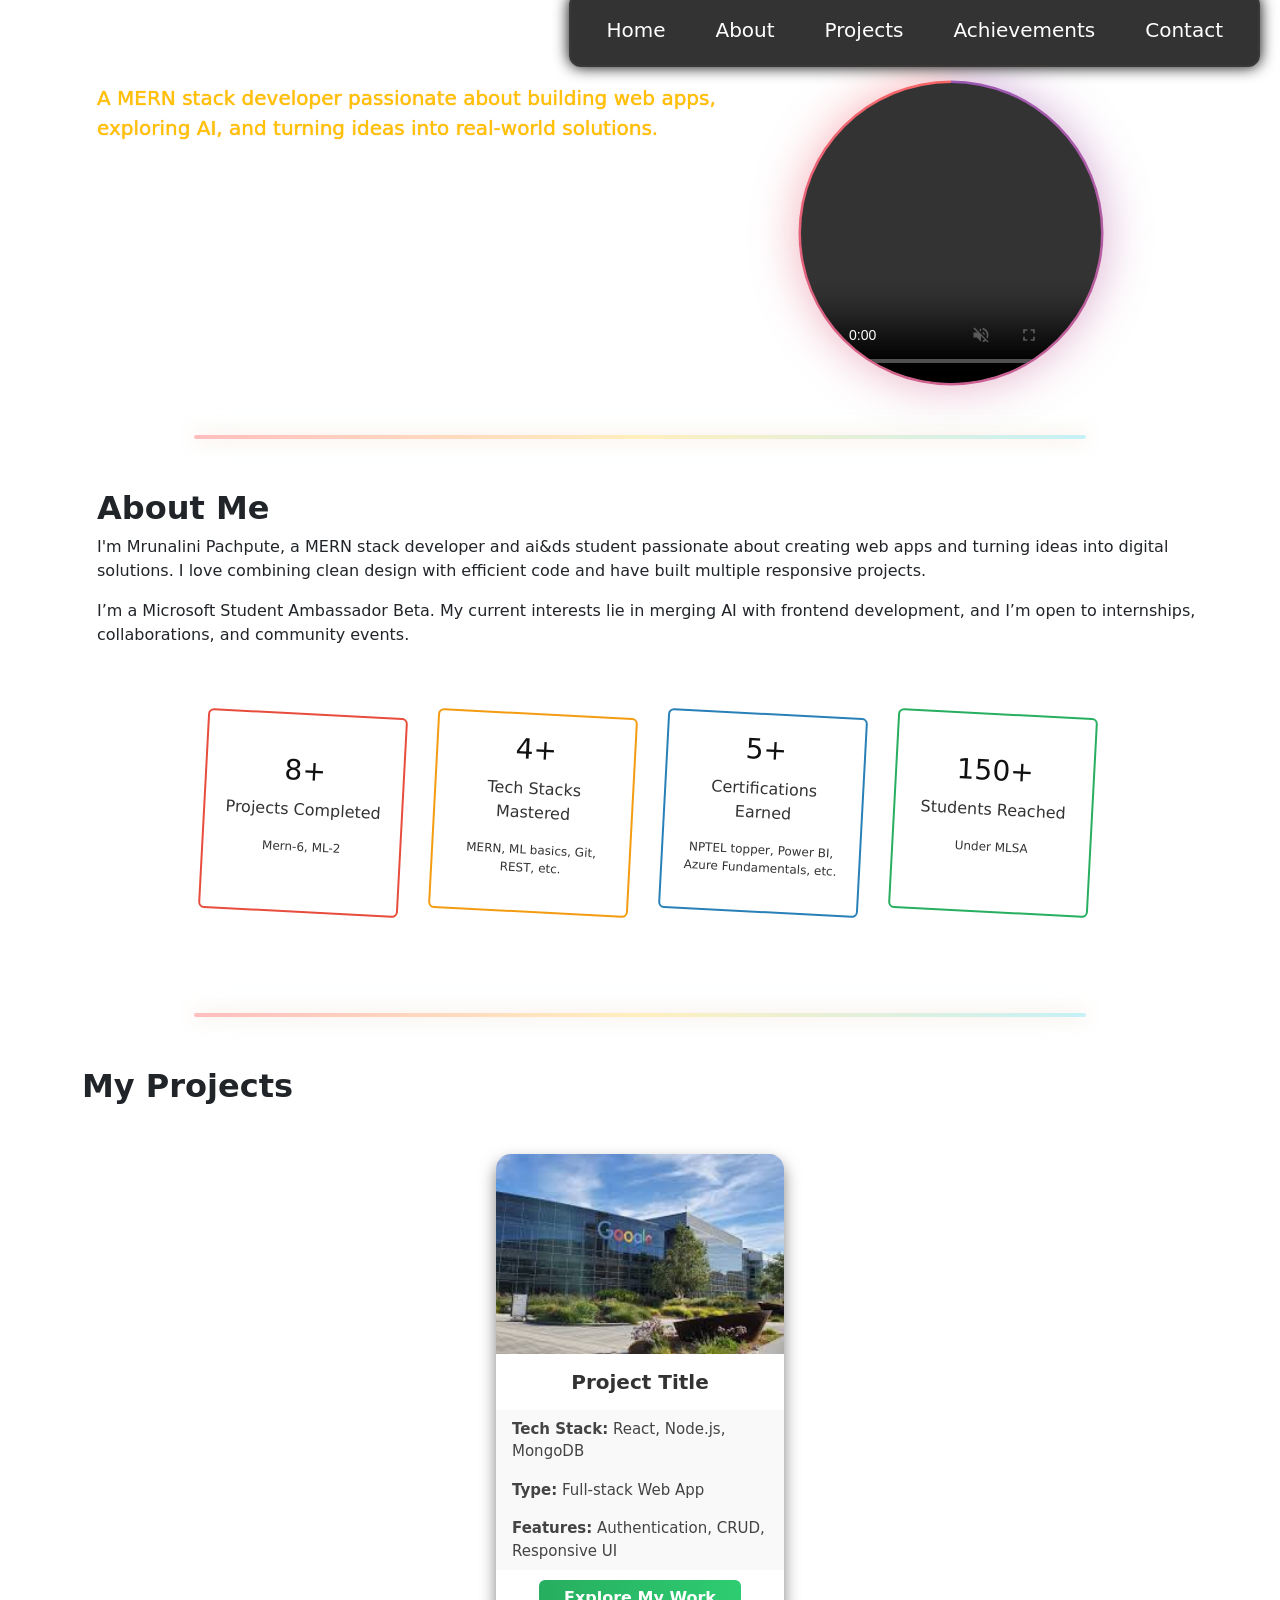
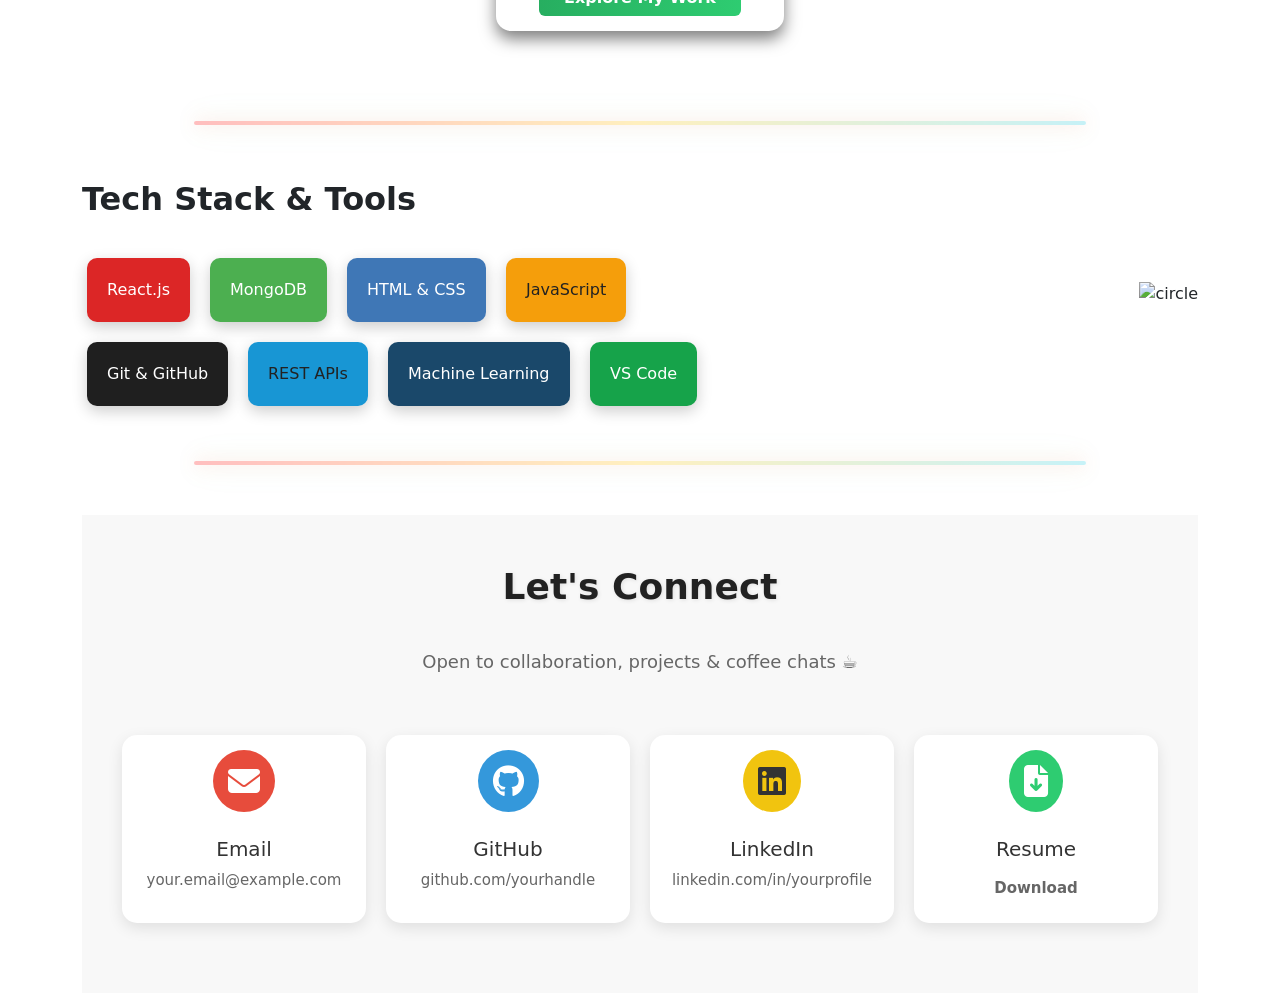
==== index.html @ cd47e686 "added footer, project, contact me sections" ====
<!DOCTYPE html>
<html lang="en">

<head>
    <meta charset="UTF-8">
    <meta name="viewport" content="width=device-width, initial-scale=1.0">
    <title>My Portfolio</title>
    <link rel="stylesheet" href="https://cdn.jsdelivr.net/npm/bootstrap@5.3.7/dist/css/bootstrap.min.css">
    <link rel="stylesheet" href="index.css">
    <link rel="stylesheet" href="https://cdnjs.cloudflare.com/ajax/libs/font-awesome/6.4.0/css/all.min.css" />

</head>

<body>

    <!-- header -->
    <div class="banner">
        <nav class="nav-links">
            <a href="#">Home</a>
            <a href="#">About</a>
            <a href="#">Projects</a>
            <a href="#">Achievements</a>
            <a href="#">Contact</a>
            <span></span>
        </nav>
        <div class="hamburger">&#9776;</div>

    </div>

    <div class="container">
        <div class="Intro">
            <div class="headings">
                <h1></h1>
                <h3>A MERN stack developer passionate about building web apps,<br /> exploring AI, and turning ideas
                    into real-world solutions.</h3>
            </div>
            <div class="video">
                <div class="video-wrapper">
                    <video class="myVideo" src="./assets/j.mp4" autoplay loop muted playsinline controls
                        disablepictureinpicture></video>
                </div>
            </div>
        </div>

        <!-- main -->

        <hr class="glow-line">

        <section id="about">
            <div class="writeUp">
                <h2 class="title">About Me</h2>
                <p>
                    I'm Mrunalini Pachpute, a MERN stack developer and ai&ds student passionate about creating web apps
                    and turning ideas into digital solutions. I love combining clean design with efficient code and have
                    built multiple responsive projects.
                </p>
                <p>
                    I’m a Microsoft Student Ambassador Beta. My
                    current interests lie in merging AI with frontend development, and I’m open to internships,
                    collaborations, and community events.
                </p>
            </div>

            <section class="stats-section">
                <div class="stats-grid">
                    <div class="stat-card red-border">
                        <h2>8+</h2>
                        <p>Projects Completed</p>
                        <p class="des">Mern-6, ML-2</p>
                    </div>
                    <div class="stat-card orange-border">
                        <h2>4+</h2>
                        <p>Tech Stacks Mastered</p>
                        <p class="des">MERN, ML basics, Git, REST, etc.</p>
                    </div>
                    <div class="stat-card blue-border">
                        <h2>5+</h2>
                        <p>Certifications Earned</p>
                        <p class="des">NPTEL topper, Power BI, Azure Fundamentals, etc.</p>
                    </div>
                    <div class="stat-card green-border">
                        <h2>150+</h2>
                        <p>Students Reached</p>
                        <p class="des">Under MLSA</p>
                    </div>
                </div>
            </section>

        </section>

        <hr class="glow-line">

        <h2 class="title">My Projects</h2>

        <div class="cards">
            <div class="card" style="width: 18rem;">
                <img src="./assets/proj1.jfif" class="card-img-top" alt="Project Screenshot">

                <div class="card-body">
                    <h5 class="card-title">Project Title</h5>
                </div>

                <ul class="list-group list-group-flush">
                    <li class="list-group-item">
                        <strong>Tech Stack:</strong>
                        React, Node.js, MongoDB
                    </li>

                    <li class="list-group-item">
                        <strong>Type:</strong>
                        Full-stack Web App
                    </li>

                    <li class="list-group-item">
                        <strong>Features:</strong>
                        Authentication, CRUD, Responsive UI
                    </li>
                </ul>

                <div class="card-button">
                    <a href="#" class="btn btn-success">Explore My Work</a>
                </div>
            </div>

        </div>

        <hr class="glow-line">

        <div class="grid-container">
            <div class="left-content">
                <div class="title">Tech Stack & Tools</div>
                <div class="skills">
                    <div class="skill red">React.js</div>
                    <div class="skill green">MongoDB</div>
                    <div class="skill blue">HTML & CSS</div>
                    <div class="skill yellow">JavaScript</div>
                    <div class="skill dark">Git & GitHub</div>
                    <div class="skill orange">REST APIs</div>
                    <div class="skill navy">Machine Learning</div>
                    <div class="skill teal">VS Code</div>
                </div>
            </div>

            <div class="right-circle rotating-wrapper">
                <img src="./assets/Circle.png" alt="circle" />
            </div>
        </div>

        <hr class="glow-line">

        <!-- footer -->
        <section class="contact-section" id="contact">
            <h2 class="contact-heading">Let's Connect</h2>
            <p class="coffee-line">Open to collaboration, projects & coffee chats ☕</p>
            <div class="contact-grid">
                <div class="contact-card red">
                    <i class="fas fa-envelope icon"></i>
                    <h4>Email</h4>
                    <p>your.email@example.com</p>
                </div>

                <div class="contact-card blue">
                    <i class="fab fa-github icon"></i>
                    <h4>GitHub</h4>
                    <p>github.com/yourhandle</p>
                </div>

                <div class="contact-card yellow">
                    <i class="fab fa-linkedin icon"></i>
                    <h4>LinkedIn</h4>
                    <p>linkedin.com/in/yourprofile</p>
                </div>

                <div class="contact-card green">
                    <i class="fas fa-file-download icon"></i>
                    <h4>Resume</h4>
                    <a href="resume.pdf" target="_blank" class="resume-link">Download</a>
                </div>
            </div>
        </section>





        <script src="https://cdn.jsdelivr.net/npm/bootstrap@5.3.7/dist/js/bootstrap.bundle.min.js"></script>
        <script src="index.js"></script>

    </div>
</body>

</html>
---- index.css ----
* {
  margin: 0;
  padding: 0;
  box-sizing: border-box;
}
body {
  overflow-x: hidden;
}

/* HEADER CSS */

.banner {
  height: 60px;
  width: 100%;
  display: flex;
  align-items: center;
  justify-content: flex-end;
  padding-right: 20px;
  margin-bottom: 15px;

}


nav {
  position: relative;
  display: flex;
  gap: 0;
  padding: 5px 10px;
  justify-content: space-between;
  align-items: center;
  border-radius: 12px;
  overflow: hidden;
  width: max-content;
  border: 2px solid rgb(59, 56, 56);
  background-color: #333333;
  box-shadow: 0 0 15px #000000; /* default glow */
  transition: all 0.4s ease;
}

nav a:hover {
  color: #000000;
}

nav:hover {
  color: #000000;
  box-shadow: 0 0 20px #6a5acd;
  border: 2px solid #6A5ACD(0, 255, 255, 0.9);
}

nav a {
  position: relative;
  padding: 15px 25px;
  font-size: 20px;
  font-weight: 500;
  color: rgb(255, 255, 255);
  text-decoration: none;
  z-index: 2;
  transition: color 0.3s;
  display: inline-block;
}

nav span {
  position: absolute;
  top: 0;
  height: 100%;
  background: linear-gradient(45deg, #ff6161, #e69e95);
  border-radius: 10px;
  z-index: 1;
  box-shadow: 0 0 15px rgba(51, 255, 252, 0.5);
  transition: all 0.4s ease;
}

.hamburger {
  display: none;
  font-size: 30px;
  color: white;
  cursor: pointer;
  padding: 10px;
  z-index: 1000;
}

/* COLLAPSE NAVBAR BELOW 700px */
@media (max-width: 700px) {
  .nav-links {
    display: none;
    flex-direction: column;
    position: absolute;
    top: 60px;
    right: 20px;
    background-color: #333;
    border: 2px solid #6a5acd;
    border-radius: 12px;
    width: 200px;
    z-index: 999;
  }

  .nav-links.show {
    display: flex;
  }

  .hamburger {
    display: block;
    color: #000000;
    font-size: 30px;
    cursor: pointer;
    padding: 10px;
    transition: all 0.9s ease;
    border-radius: 8px;
  }

  .hamburger:hover {
    color: #f5bcb8; /* Cyan glow */
    box-shadow: 0 0 12px #6a5acd, 0 0 24px rgba(245, 93, 66, 0.6);
    transform: rotate(90deg) scale(1.1);
  }

  nav span{
    display: none;
  }

  nav a:hover{
    color: #ddd2d2;
  }
}

h1 {
  font-weight: 700;
}

h3 {
  margin-top: 5px;
  color: #ffc300;
  font-size: 20px;
  line-height: 30px;
  text-shadow: 0 0 1px #ff9900;
}

.Intro {
  margin: 5px 5px 5px 15px;
  display: flex;
  flex-wrap: wrap;
}
.myVideo {
  width: 300px;
  height: 300px;
  border-radius: 50%;
  object-fit: cover;
}

.video-wrapper {
  width: 305px;
  height: 305px;
  border-radius: 50%;
  margin: 5px 90px 0px 0px;
  position: relative;
  display: flex;
  align-items: center;
  justify-content: center;
}

@property --angle {
  syntax: "<angle>";
  initial-value: 0deg;
  inherits: false;
}

.video-wrapper::after,
.video-wrapper::before {
  content: " ";
  position: absolute;
  height: 100%;
  width: 100%;
  background-image: conic-gradient(
    from var(--angle),
    #9b59b6,
    rgb(252, 102, 102)
  );
  top: 50%;
  left: 50%;
  translate: -50% -50%;
  z-index: -1;
  padding: 3px;
  border-radius: 50%;
  animation: 3s spin linear infinite;
}

.video-wrapper::before {
  filter: blur(1.5rem);
  opacity: 0.5;
}

@keyframes spin {
  from {
    --angle: 0deg;
  }
  to {
    --angle: 360deg;
  }
}

.video {
  margin-left: auto;
}

.glow-line {
  border: none;
  height: 4px;
  width: 80%;
  margin: 50px auto;
  background: linear-gradient(90deg, #ff0000, #ffc300, #20cae0);
  border-radius: 10px;
  box-shadow: 0 0 15px rgba(255, 76, 76, 0.6), 0 0 25px rgba(255, 195, 0, 0.6),
    0 0 35px rgba(0, 224, 255, 0.6);
  animation: glow-move 3s linear infinite;
}


/* MAIN CONTENT CSS */

.grid-container {
  display: grid;
  grid-template-columns: 1fr auto;
  align-items: center;
  gap: 40px;
  flex-wrap: wrap;
}

.title {
  grid-area: title;
  font-size: 32px;
  font-weight: bold;
}

.skills {
  grid-area: skills;
  display: grid;
  grid-template-columns: repeat(auto-fit, minmax(180px, 1fr));
  gap: 20px;
  width: 700px;
  display: flex;
  flex-wrap: wrap;
  margin: 5px;
}

.skill {
  padding: 20px;
  border-radius: 10px;
  color: white;
  font-size: 16px;
  font-weight: 500;
  text-align: center;
  box-shadow: 0 5px 15px rgba(0, 0, 0, 0.2);
  transition: transform 0.1s ease;
  will-change: transform;
}

.skill:hover {
  transform: scale(1.05);
  box-shadow: 0 10px 30px rgba(255, 195, 0, 0.3);
}

.left-content {
  display: flex;
  flex-direction: column;
  gap: 30px;
}

.right-circle {
  justify-self: end;
}
.right-circle img {
  height: 450px;
  width: auto;
}


.red {
  background-color: #dc2626;
}
.green {
  background-color: #4caf50;
}
.blue {
  background-color: #3f77b6;
}
.yellow {
  background-color: #f59e0b;
  color: #222;
}
.dark {
  background-color: #1f1f1f;
}
.orange {
  background-color: #1896d4;
  color: #222;
}
.purple {
  background-color: #9b59b6;
}
.navy {
  background-color: #1a486a;
}
.teal {
  background-color: #16a34a;
}


@media (max-width: 700px) {
  .grid-container {
    grid-template-columns: 1fr;
    text-align: center;
  }

  .right-circle img {
    height: 300px;
    margin: 0 auto;
  }

  .skills {
    justify-content: center;
    margin: 0 auto;
  }
}

.rotating-wrapper {
  display: inline-block;
  animation: spin 15s linear infinite;
}

@keyframes spin {
  from {
    transform: rotate(0deg);
  }
  to {
    transform: rotate(360deg);
  }
}

@media (max-width: 768px) {
  .grid-container {
    grid-template-columns: 1fr;
    justify-items: center;
    gap: 30px;
    margin: 20px;
    text-align: center;
  }

  .left-content {
    align-items: center;
  }

  .title {
    font-size: 26px;
  }

  .skills {
    width: 100%;
    justify-content: center;
    margin: 0;
  }

  .skill {
    width: 140px;
    font-size: 14px;
    padding: 15px;
  }

  .right-circle img {
    height: 250px;
    width: auto;
  }

  .glow-line {
    width: 90%;
    margin: 30px auto;
  }
}

#about {
  padding-left: 15px;
  display: flex;
  flex-wrap: wrap;
}

.stats-section {
  padding: 50px 0;
  text-align: center;
  background-color: #fff;
  width: 100%;
  display: flex;
  justify-content: center;
}

.stats-grid {
  display: grid;
  grid-template-columns: repeat(auto-fit, minmax(160px, 1fr));
  gap: 30px;
  max-width: 900px;
  margin: 0 auto;
  justify-items: center;
}

.stat-card {
  width: 200px;
  height: 200px;
  padding: 20px;
  background-color: white;
  border: 2px solid #222;
  border-radius: 6px;
  transform: rotate(3deg);
  transition: all 0.3s ease;
  display: flex;
  flex-direction: column;
  align-items: center;
  justify-content: center;
}

.stat-card .des {
  font-size: 12px;
}

.stat-card:hover {
  transform: rotate(0deg) translateY(-10px);
  box-shadow: 0 12px 20px rgba(0, 0, 0, 0.15);
}

/* Colored Borders Matching Screenshot IN ABOUT SECTION */
.green-border {
  border-color: #27ae60;
}
.red-border {
  border-color: #e74c3c;
}
.orange-border {
  border-color: #f39c12;
}
.blue-border {
  border-color: #2980b9;
}

.stat-card h2 {
  font-size: 28px;
  margin-bottom: 10px;
  color: #111;
}

.stat-card p {
  font-size: 16px;
  font-weight: 500;
  color: #333;
}

@media (max-width: 800px) {
  .stats-grid{
    display: flex;
    flex-wrap: wrap;
  }
}

/* PROJECT SECTION CSS */

.card {
  border: none;
  border-radius: 15px;
  overflow: hidden;
  transition: transform 0.3s ease, box-shadow 0.3s ease;
  box-shadow: 0 8px 16px rgba(0, 0, 0, 0.5);
  background-color: #fff;
  margin: 20px auto;
}

.card:hover {
  transform: translateY(-8px);
  box-shadow: 0 12px 24px rgba(0, 0, 0, 0.25);
}


.card-img-top {
  height: 200px;
  object-fit: cover;
}

.card-title {
  font-size: 20px;
  font-weight: 600;
  text-align: center;
  color: #333;
  margin-bottom: 0;
}


.list-group-item {
  font-size: 15px;
  background-color: #f9f9f9;
  border: none;
  color: #444;
}


.card-body{
  display: flex;
  justify-content: center;
}

.card-button {
  display: flex;
  justify-content: center;
  align-items: center;
  padding-bottom: 15px;
}


.card-button .btn-success {
  display: block;
  margin-top: 10px;
  width: 70%;
  font-weight: bold;
  background: linear-gradient(90deg, #27ae60, #2ecc71);
  border: none;
  transition: background 0.3s ease, transform 0.3s ease;
}

.card-button .btn-success:hover {
  background: linear-gradient(90deg, #1e8449, #27ae60);
  transform: scale(1.05);
}

.cards {
  display: grid;
  grid-template-columns: repeat(auto-fit, minmax(280px, 1fr));
  gap: 30px;
  padding: 20px;
}


/* FOOTER CONTACT ME SECTION CSS */

.coffee-line {
  color: #666;
  font-size: 18px;
  margin-bottom: 40px;
}


.contact-section {
  max-width: 1200px;
  margin: 0 auto;
  padding: 50px 20px;
  text-align: center;
  background: #f8f8f8;
}

.contact-heading {
  font-size: 36px;
  font-weight: bold;
  margin-bottom: 40px;
  color: #222;
  text-shadow: 1px 1px 4px rgba(0, 0, 0, 0.1);
}

.contact-grid {
  display: grid;
  grid-template-columns: repeat(4, 1fr);
  gap: 20px;
  max-width: 1100px;
  margin: 0 auto;
  padding: 20px;
}

@media (max-width: 950px) {
  .contact-grid {
    grid-template-columns: repeat(2, 1fr); /* 2 per row on tablets */
  }
}

@media (max-width: 600px) {
  .contact-grid {
    grid-template-columns: 1fr; /* stack on small devices */
  }
}


.contact-card {
  background: white;
  padding: 15px;
  border-radius: 15px;
  box-shadow: 0 5px 15px rgba(0, 0, 0, 0.1);
  transition: transform 0.3s, box-shadow 0.3s;
}

.contact-card:hover {
  transform: translateY(-10px);
  box-shadow: 0 10px 25px rgba(0, 0, 0, 0.2);
}

.icon {
  font-size: 32px;
  margin-bottom: 10px;
  color: white;
  padding: 15px;
  border-radius: 50%;
  display: inline-block;
}

/* Themed backgrounds */
.red .icon {
  background: #e74c3c;
}

.blue .icon {
  background: #3498db;
}

.yellow .icon {
  background: #f1c40f;
  color: #333;
}

.green .icon {
  background: #2ecc71;
}

.contact-card h4 {
  margin-top: 15px;
  margin-bottom: 8px;
  font-size: 20px;
  color: #333;
}

.contact-card p,
.contact-card a {
  font-size: 15px;
  color: #666;
  text-decoration: none;
}

.resume-link {
  font-weight: bold;
  display: inline-block;
  margin-top: 8px;
  color: #2c3e50;
}
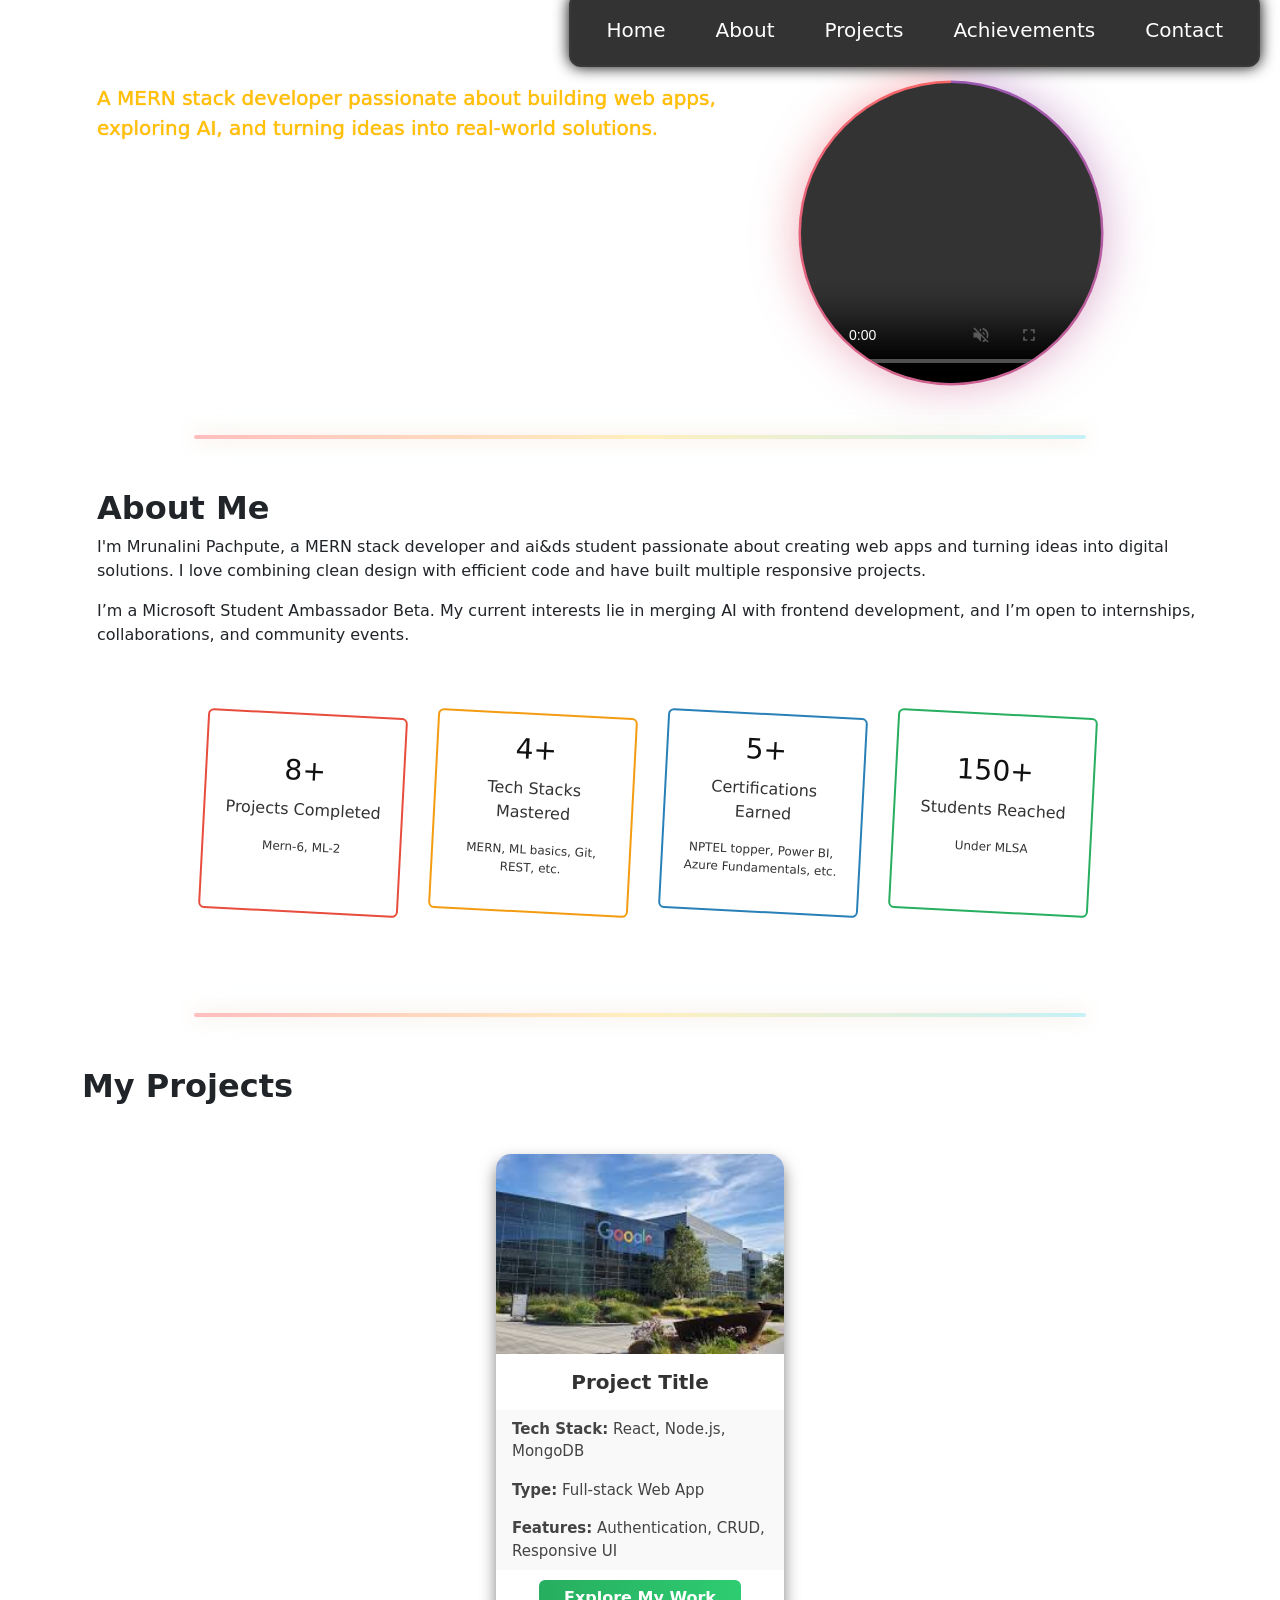
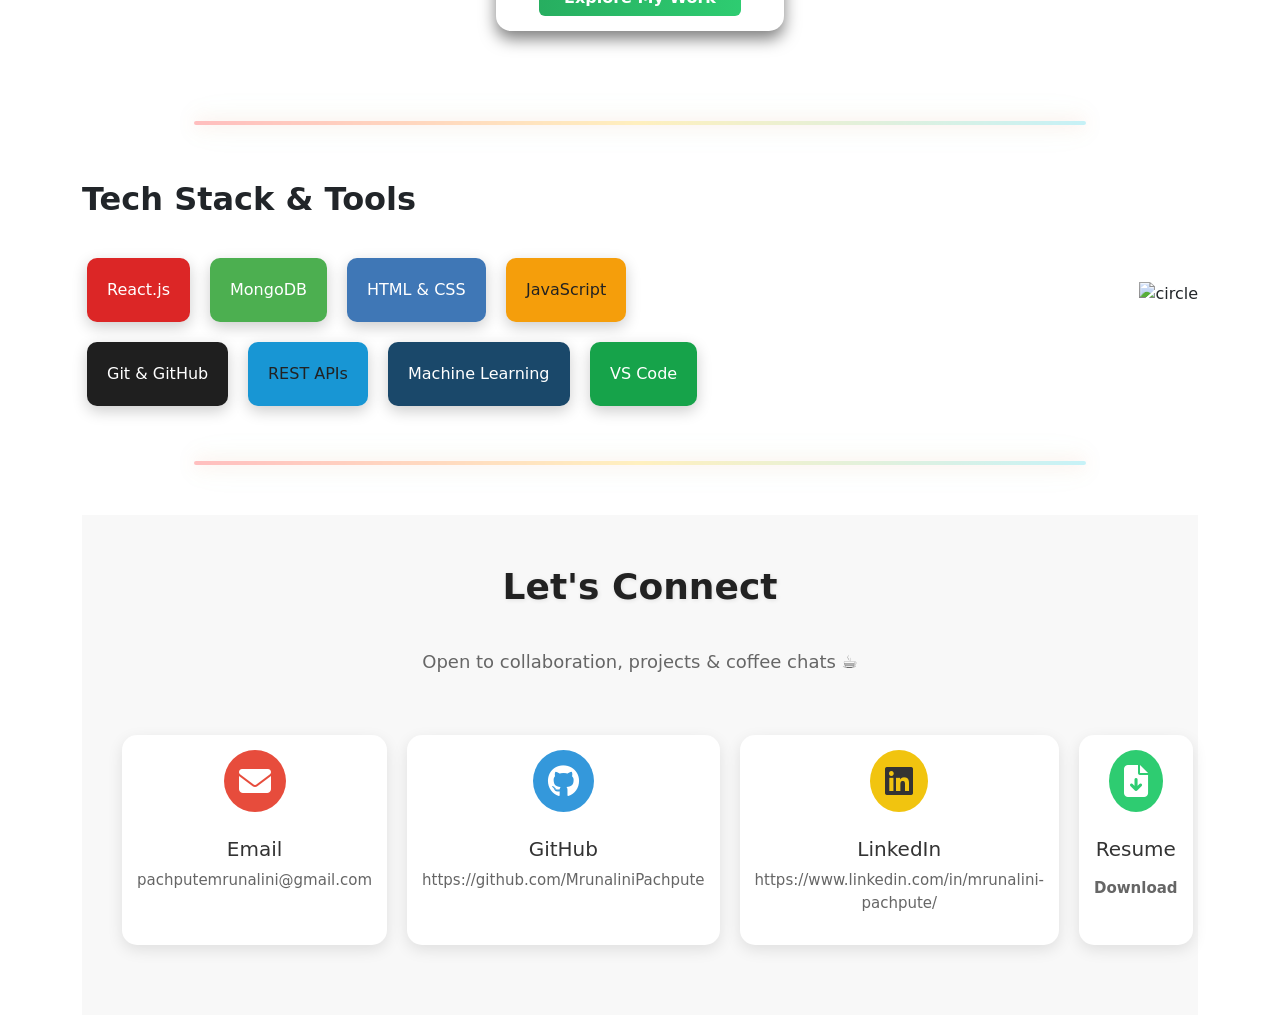
==== commit bb910690: "Updated contact links" ====
--- a/index.html
+++ b/index.html
@@ -156,19 +156,19 @@
                 <div class="contact-card red">
                     <i class="fas fa-envelope icon"></i>
                     <h4>Email</h4>
-                    <p>your.email@example.com</p>
+                    <p>pachputemrunalini@gmail.com</p>
                 </div>
 
                 <div class="contact-card blue">
                     <i class="fab fa-github icon"></i>
                     <h4>GitHub</h4>
-                    <p>github.com/yourhandle</p>
+                    <p>https://github.com/MrunaliniPachpute</p>
                 </div>
 
                 <div class="contact-card yellow">
                     <i class="fab fa-linkedin icon"></i>
                     <h4>LinkedIn</h4>
-                    <p>linkedin.com/in/yourprofile</p>
+                    <p>https://www.linkedin.com/in/mrunalini-pachpute/</p>
                 </div>
 
                 <div class="contact-card green">
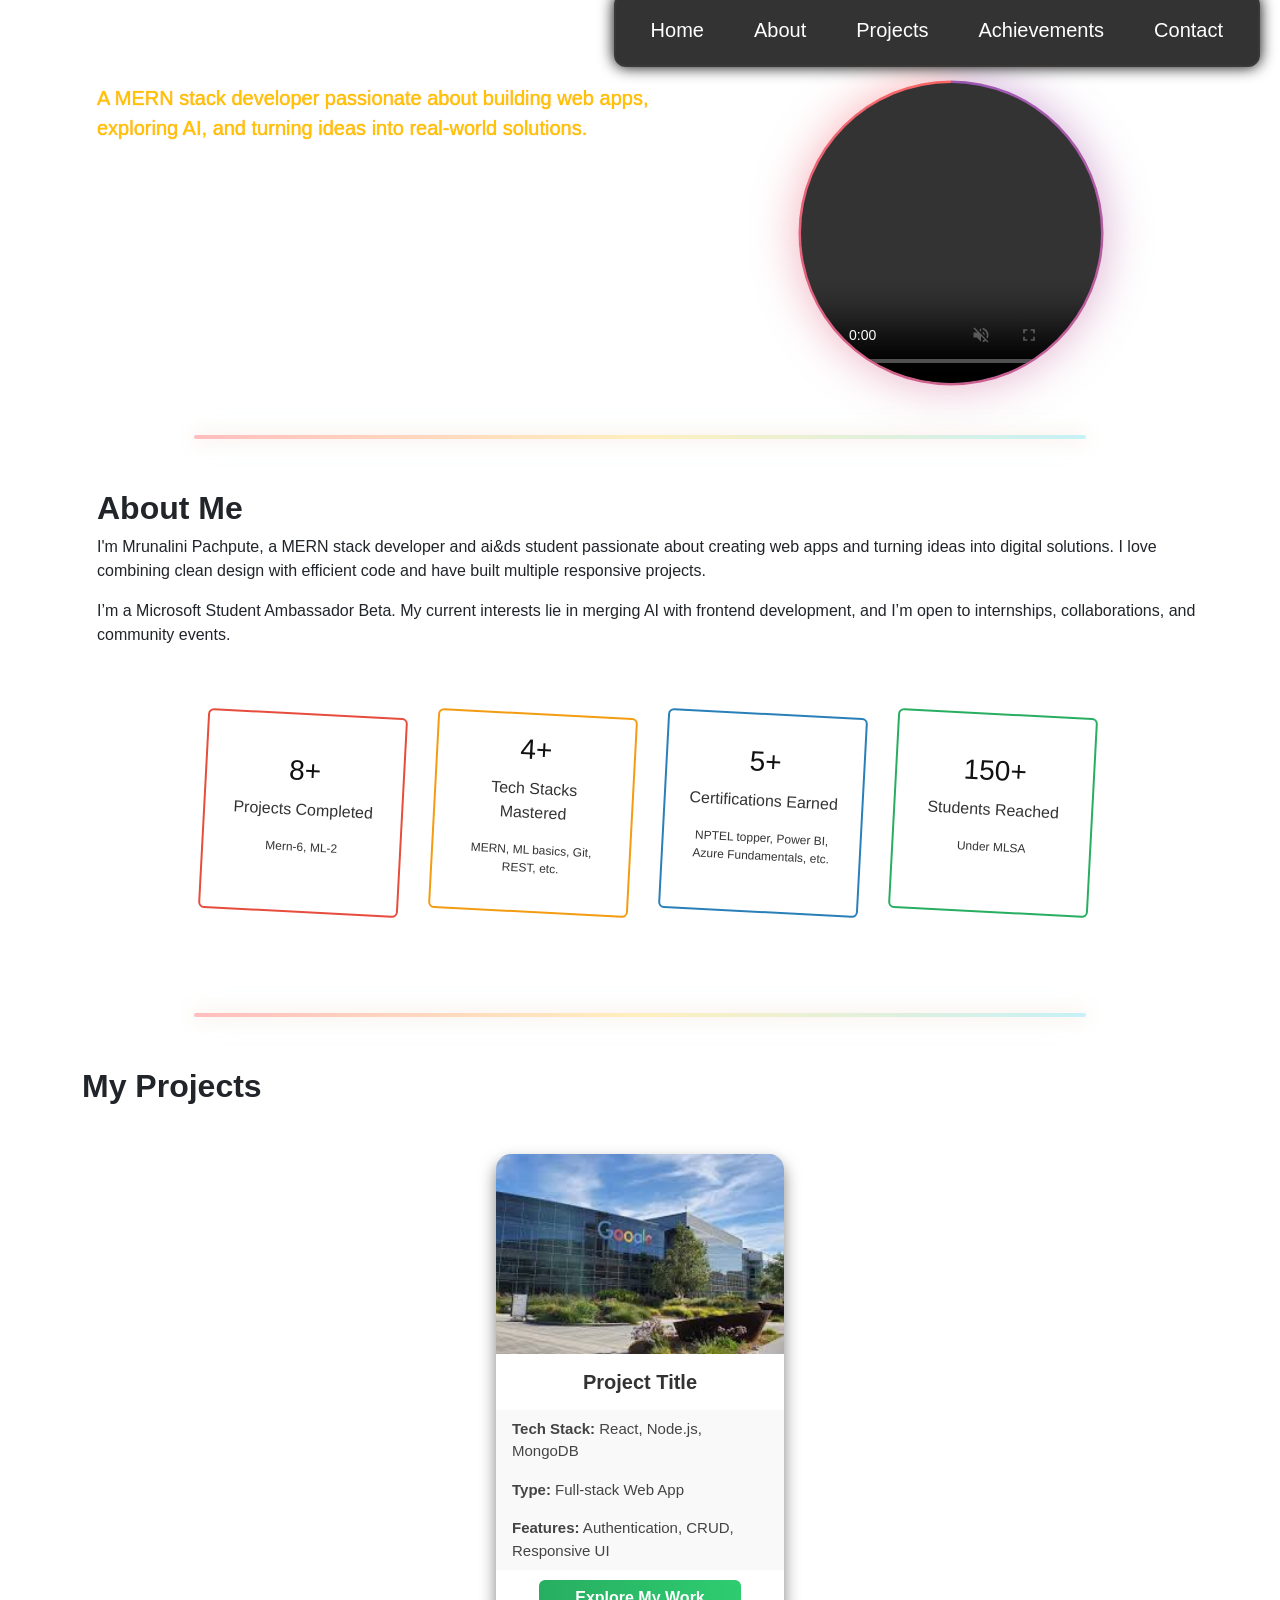
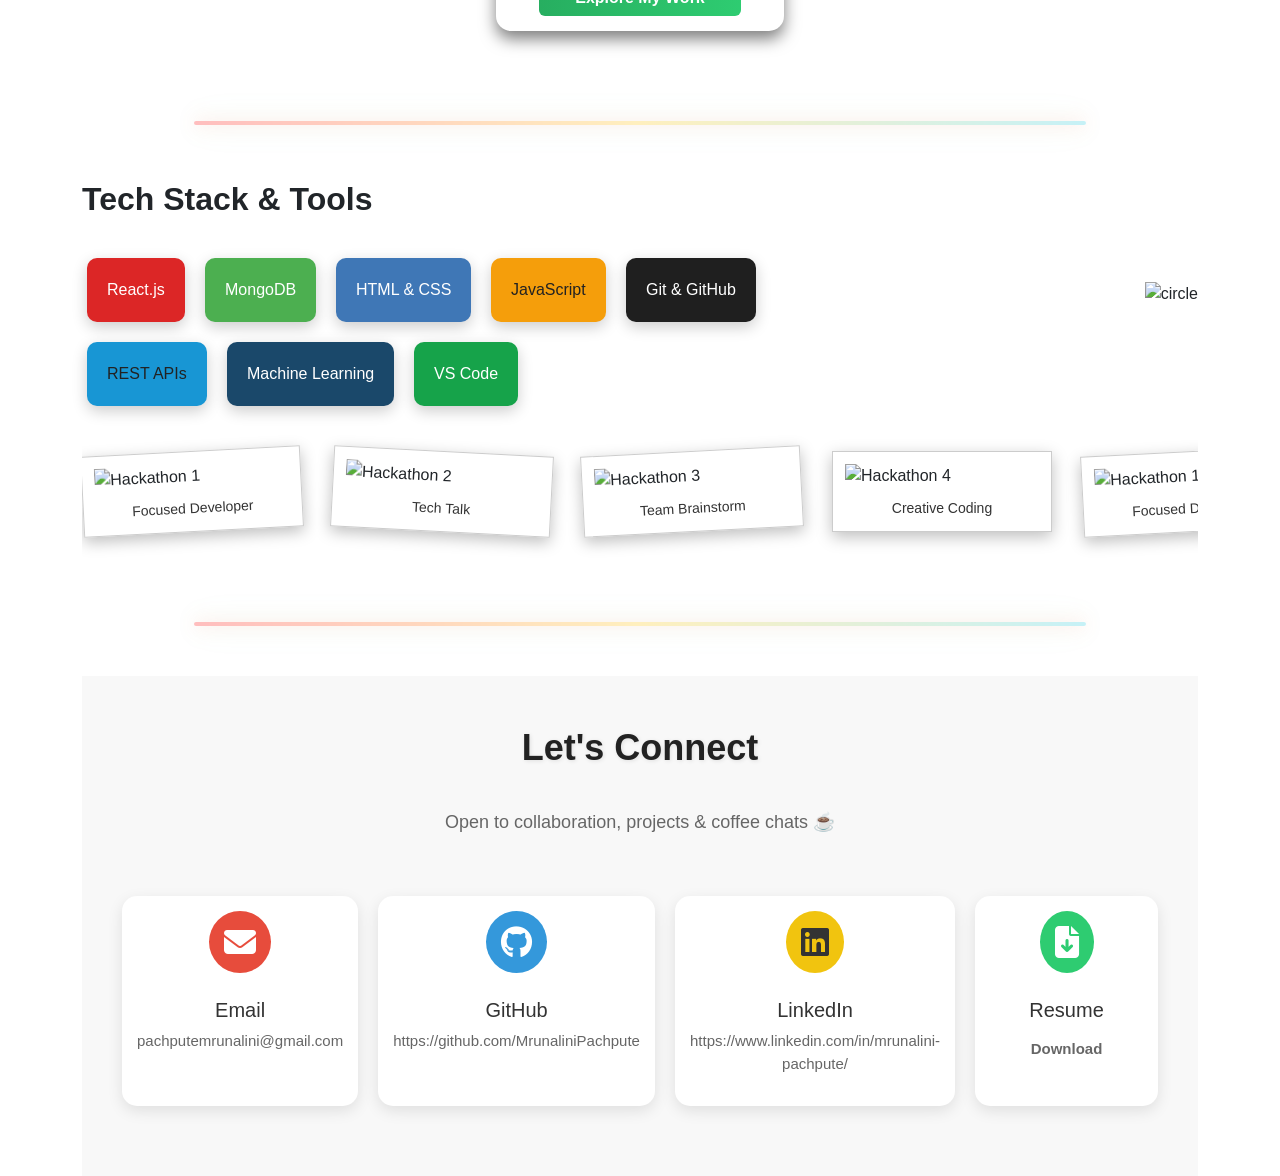
==== commit 2afc66b2: "Added loop cards" ====
--- a/index.html
+++ b/index.html
@@ -117,9 +117,11 @@
                     </li>
                 </ul>
 
-                <div class="card-button">
+                <div class="card-button openModalBtn">
                     <a href="#" class="btn btn-success">Explore My Work</a>
                 </div>
+            
+
             </div>
 
         </div>
@@ -146,6 +148,49 @@
             </div>
         </div>
 
+        <!-- Adding display cards -->
+
+        <div class="scroll-wrapper">
+            <div class="scroll-track">
+                <!-- Card Set 1 -->
+                <div class="polaroid tilt-left">
+                    <img src="./assets/i.jfif" alt="Hackathon 1">
+                    <div class="caption">Focused Developer</div>
+                </div>
+                <div class="polaroid tilt-right">
+                    <img src="./assets/i.jfif" alt="Hackathon 2">
+                    <div class="caption">Tech Talk</div>
+                </div>
+                <div class="polaroid tilt-left">
+                    <img src="./assets/i.jfif" alt="Hackathon 3">
+                    <div class="caption">Team Brainstorm</div>
+                </div>
+                <div class="polaroid">
+                    <img src="./assets/i.jfif" alt="Hackathon 4">
+                    <div class="caption">Creative Coding</div>
+                </div>
+
+
+                <!-- Duplicate Set for Infinite Loop -->
+                <div class="polaroid tilt-left">
+                    <img src="./assets/i.jfif" alt="Hackathon 1">
+                    <div class="caption">Focused Developer</div>
+                </div>
+                <div class="polaroid tilt-right">
+                    <img src="./assets/i.jfif" alt="Hackathon 2">
+                    <div class="caption">Tech Talk</div>
+                </div>
+                <div class="polaroid tilt-left">
+                    <img src="./assets/i.jfif" alt="Hackathon 3">
+                    <div class="caption">Team Brainstorm</div>
+                </div>
+                <div class="polaroid ">
+                    <img src="./assets/i.jfif" alt="Hackathon 4">
+                    <div class="caption">Creative Coding</div>
+                </div>
+
+            </div>
+        </div>
         <hr class="glow-line">
 
         <!-- footer -->
--- a/index.css
+++ b/index.css
@@ -2,6 +2,8 @@
   margin: 0;
   padding: 0;
   box-sizing: border-box;
+  font-family: 'Inter', 'Public Sans', sans-serif;
+  scroll-behavior: smooth;
 }
 body {
   overflow-x: hidden;
@@ -567,15 +569,14 @@
   padding: 20px;
 }
 
+
+
 @media (max-width: 950px) {
   .contact-grid {
-    grid-template-columns: repeat(2, 1fr); /* 2 per row on tablets */
-  }
-}
-
-@media (max-width: 600px) {
-  .contact-grid {
-    grid-template-columns: 1fr; /* stack on small devices */
+    display: flex;
+    flex-wrap: wrap;
+    justify-content: center;
+    align-items: center;
   }
 }
 
@@ -640,3 +641,66 @@
   margin-top: 8px;
   color: #2c3e50;
 }
+
+
+/* DISPLAY CARDS OF TECH TOOL SECTION */
+.scroll-wrapper {
+  width: 100%;
+  overflow: hidden;
+  padding: 40px 0;
+}
+
+.scroll-track {
+  display: flex;
+  width: fit-content;
+  animation: scroll-left 30s linear infinite;
+  gap: 30px;
+}
+
+@keyframes scroll-left {
+  0% {
+    transform: translateX(0%);
+  }
+  100% {
+    transform: translateX(-50%);
+  }
+}
+
+.polaroid {
+  background: white;
+  padding: 12px;
+  width: 220px;
+  box-shadow: 0 5px 15px rgba(0,0,0,0.25);
+  border: 1px solid #ccc;
+  display: flex;
+  flex-direction: column;
+  align-items: center;
+  transition: transform 0.3s ease;
+}
+
+.polaroid img {
+  width: 100%;
+  height: auto;
+  object-fit: cover;
+}
+
+.caption {
+  font-size: 14px;
+  margin-top: 10px;
+  color: #333;
+  text-align: center;
+}
+
+/* Slight rotation for natural polaroid effect */
+.tilt-left {
+  transform: rotate(-3deg);
+}
+
+.tilt-right {
+  transform: rotate(3deg);
+}
+
+.polaroid:hover {
+  transform: scale(1.05) rotate(0deg);
+  z-index: 10;
+}
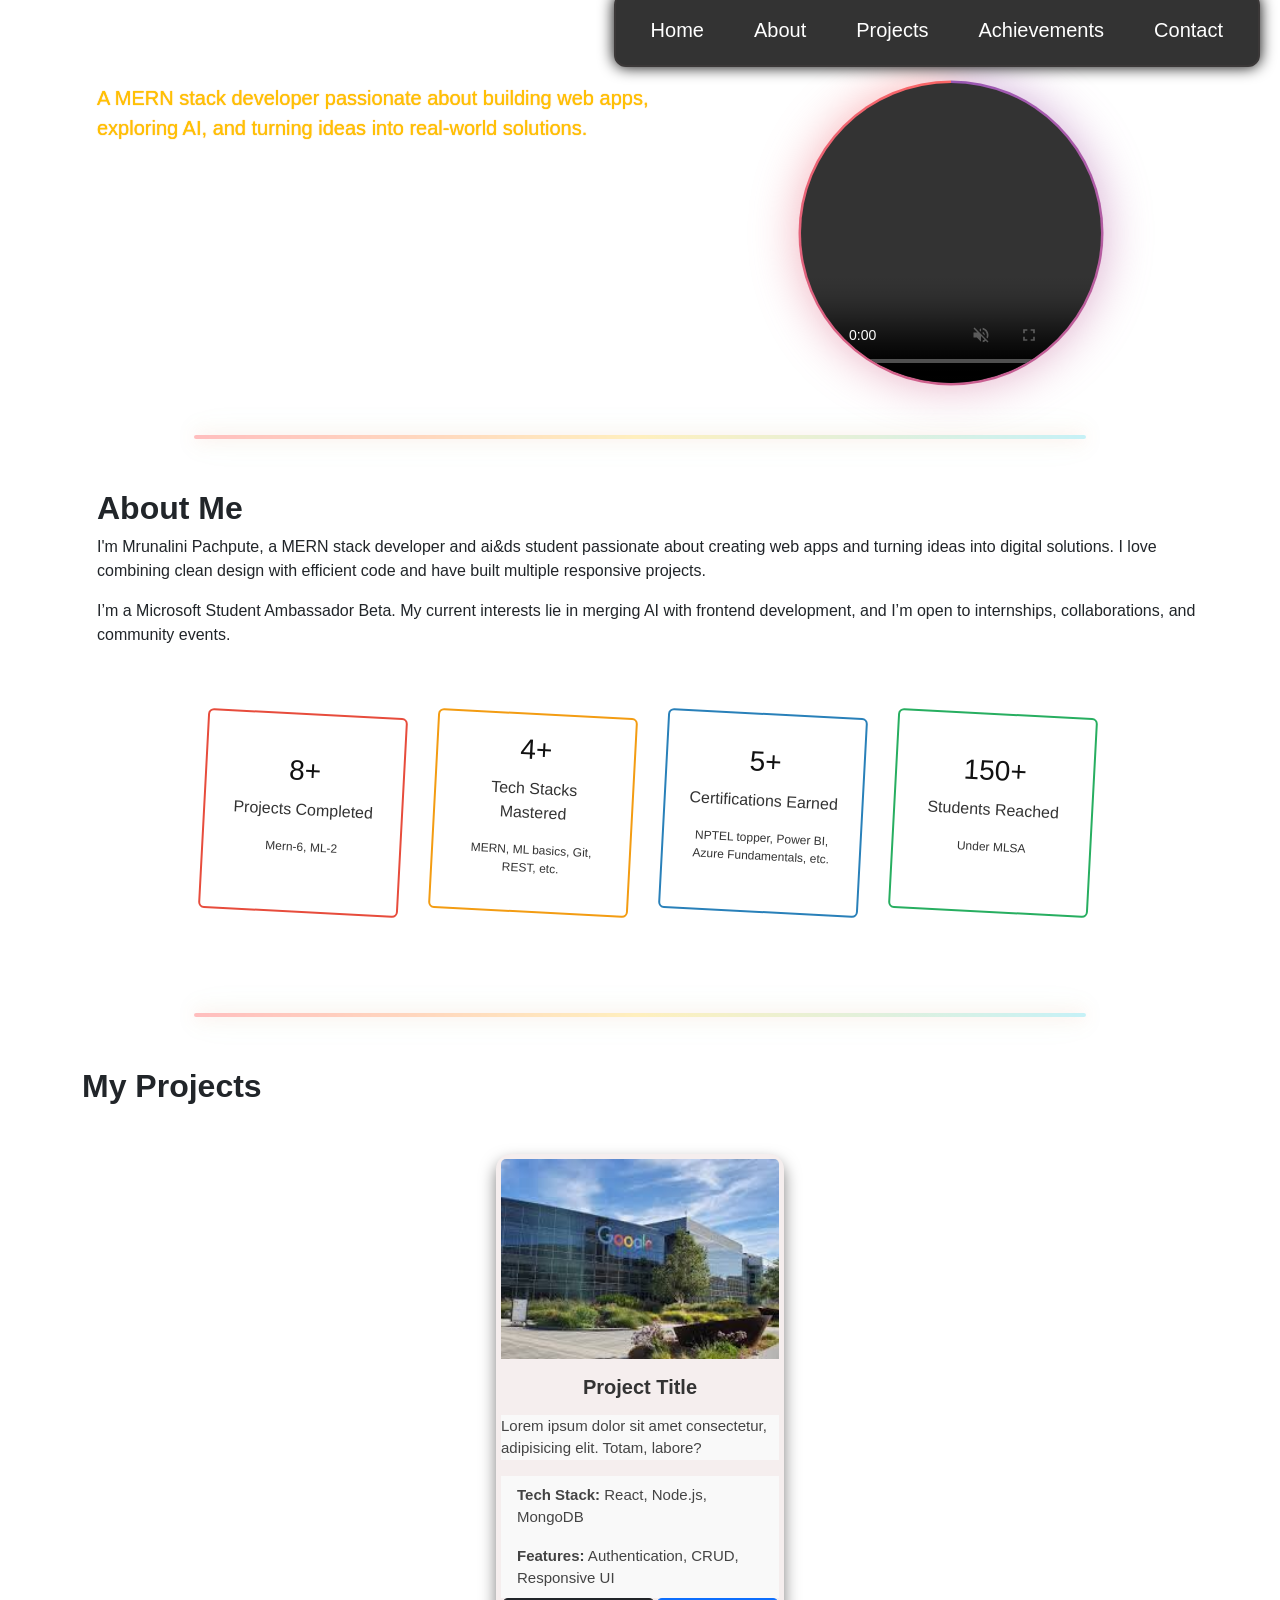
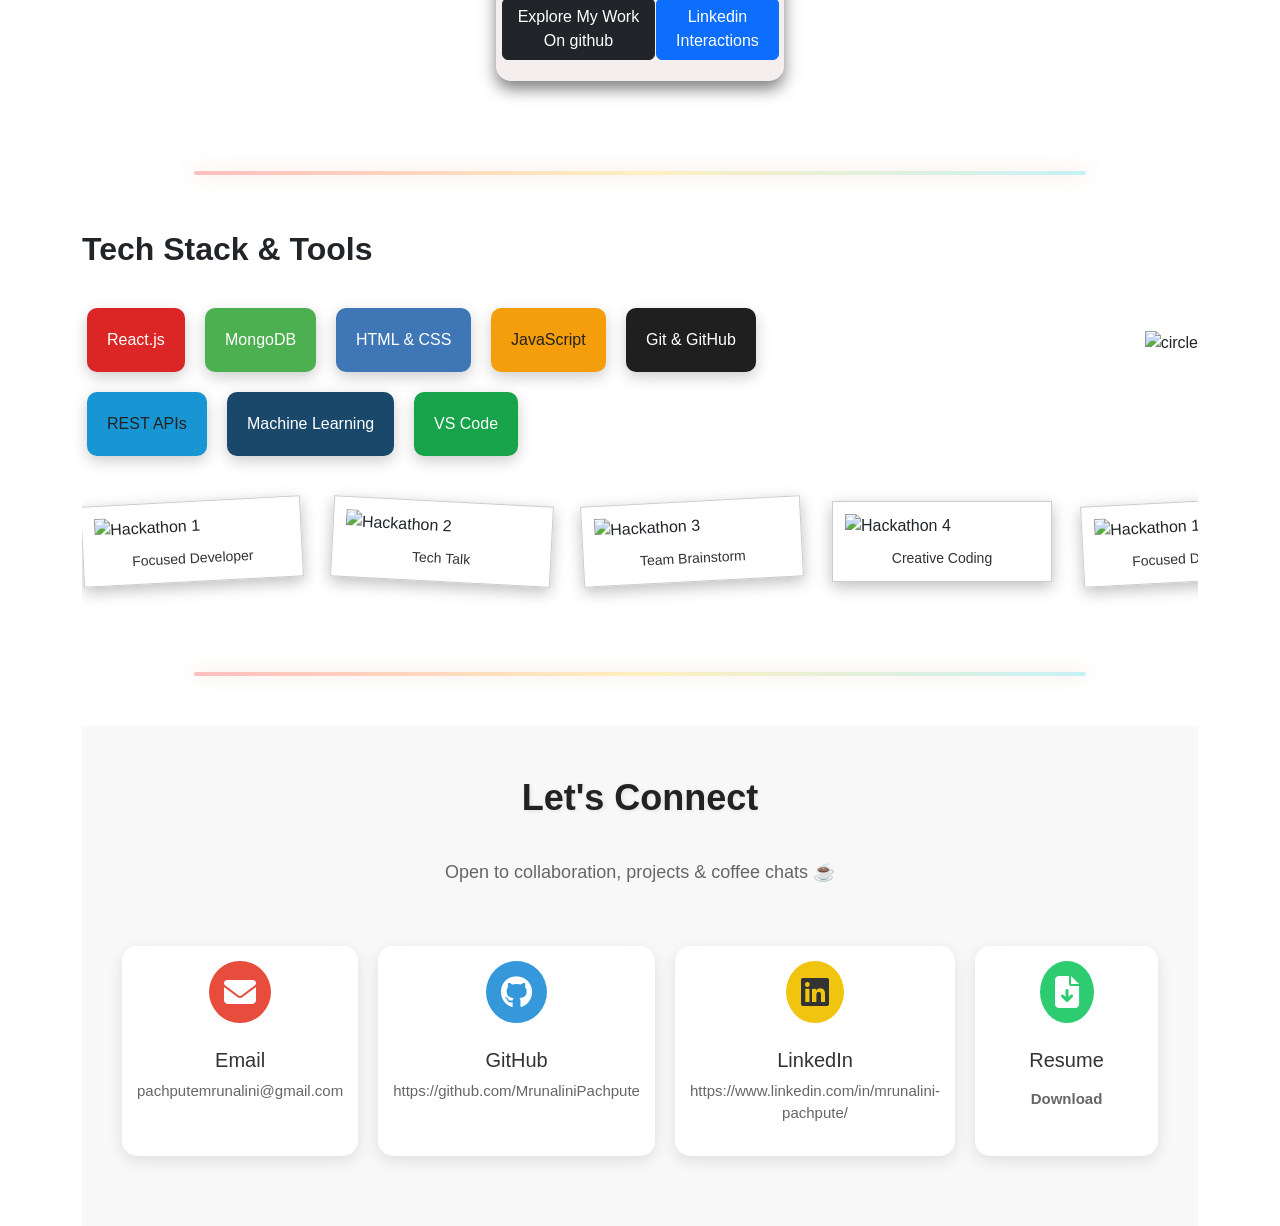
==== commit b0c11213: "Final css touchups done" ====
--- a/index.html
+++ b/index.html
@@ -99,26 +99,23 @@
                 <div class="card-body">
                     <h5 class="card-title">Project Title</h5>
                 </div>
+                <p class="list-group-item">Lorem ipsum dolor sit amet consectetur, adipisicing elit. Totam, labore?</p>
 
                 <ul class="list-group list-group-flush">
                     <li class="list-group-item">
                         <strong>Tech Stack:</strong>
                         React, Node.js, MongoDB
                     </li>
-
-                    <li class="list-group-item">
-                        <strong>Type:</strong>
-                        Full-stack Web App
-                    </li>
-
                     <li class="list-group-item">
                         <strong>Features:</strong>
                         Authentication, CRUD, Responsive UI
                     </li>
                 </ul>
 
-                <div class="card-button openModalBtn">
-                    <a href="#" class="btn btn-success">Explore My Work</a>
+                <div class="card-button">
+                    
+                    <a href="#" class="btn btn-dark b1">Explore My Work On github</a>
+                     <a href="#" class="btn btn-primary b2">Linkedin Interactions</a>
                 </div>
             
 
--- a/index.css
+++ b/index.css
@@ -461,14 +461,16 @@
 
 /* PROJECT SECTION CSS */
 
+
 .card {
   border: none;
   border-radius: 15px;
   overflow: hidden;
   transition: transform 0.3s ease, box-shadow 0.3s ease;
   box-shadow: 0 8px 16px rgba(0, 0, 0, 0.5);
-  background-color: #fff;
+  background-color: #f5eeee;
   margin: 20px auto;
+  padding: 5px;
 }
 
 .card:hover {
@@ -509,6 +511,15 @@
   justify-content: center;
   align-items: center;
   padding-bottom: 15px;
+  
+}
+
+.card-button .b1{
+  margin: 0.5px;
+}
+
+.card-button .b2{
+  margin: 0.5px;
 }
 
 
@@ -704,3 +715,5 @@
   transform: scale(1.05) rotate(0deg);
   z-index: 10;
 }
+
+
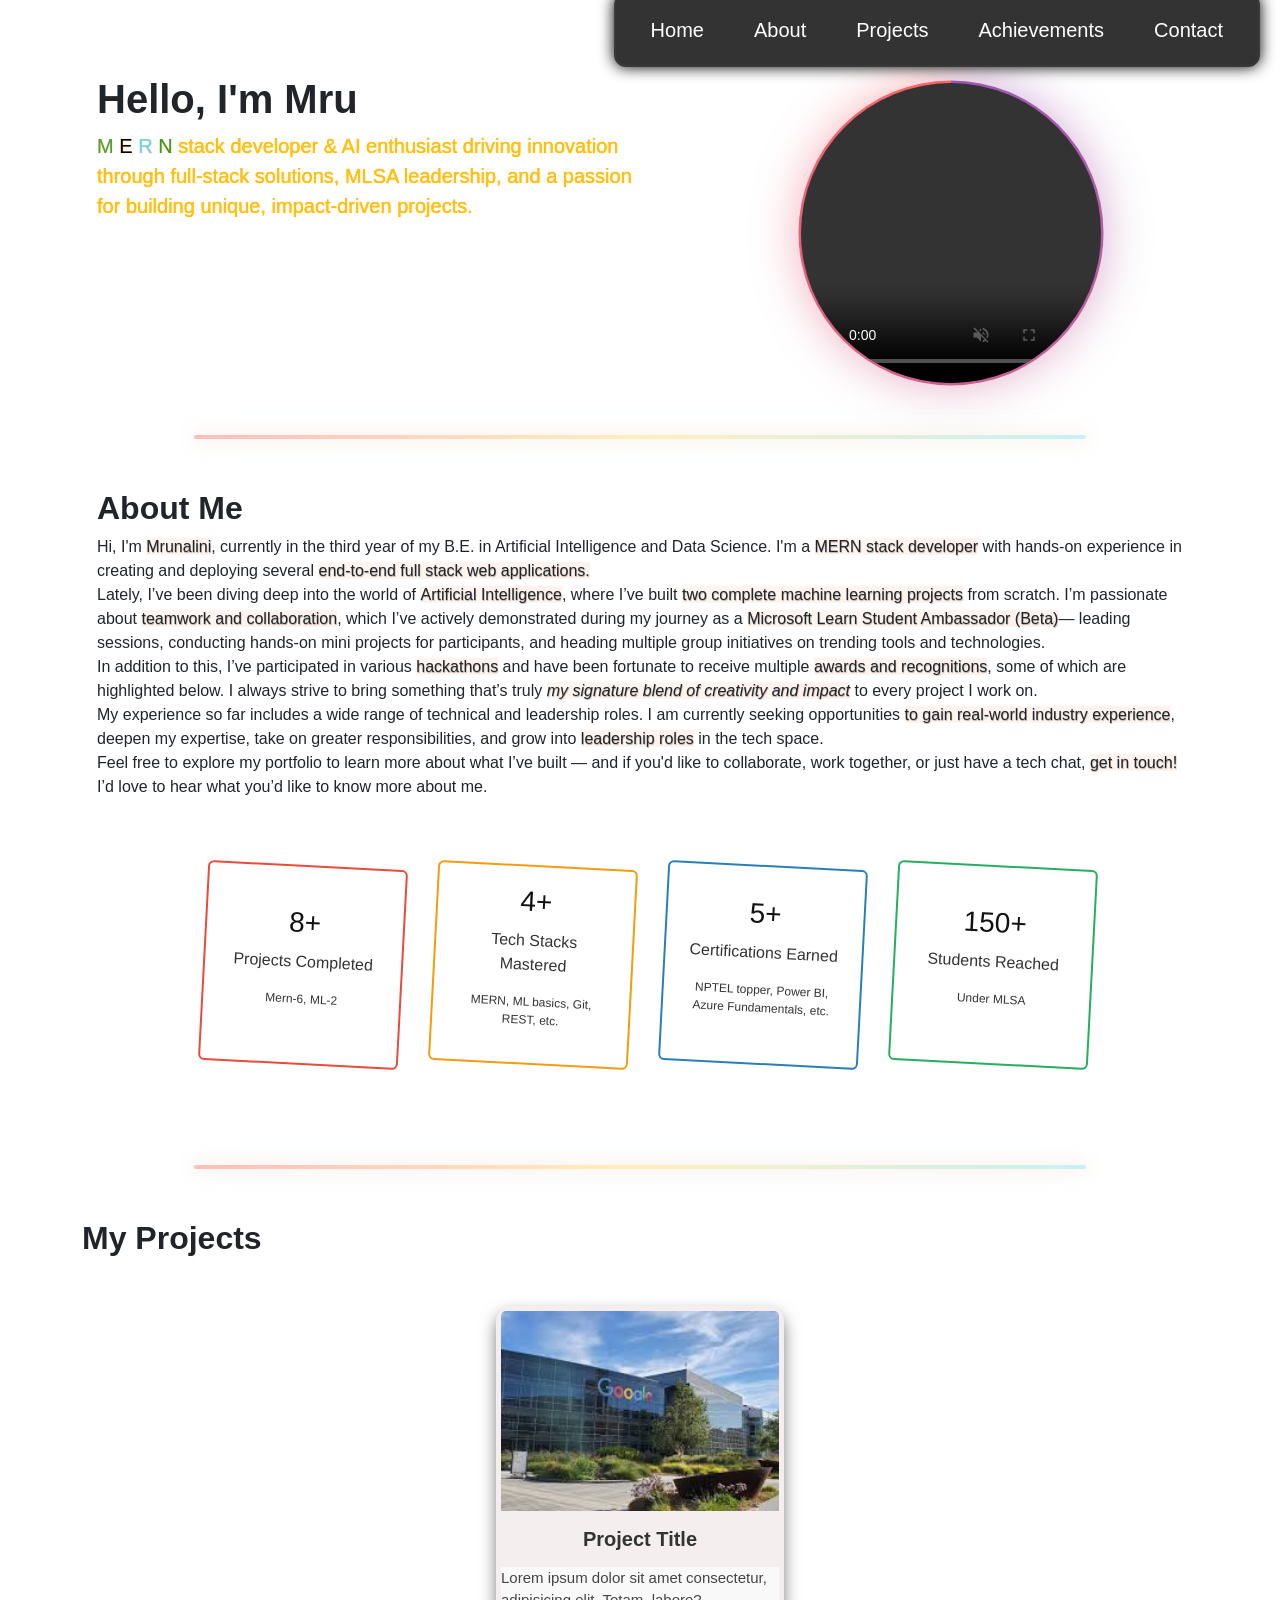
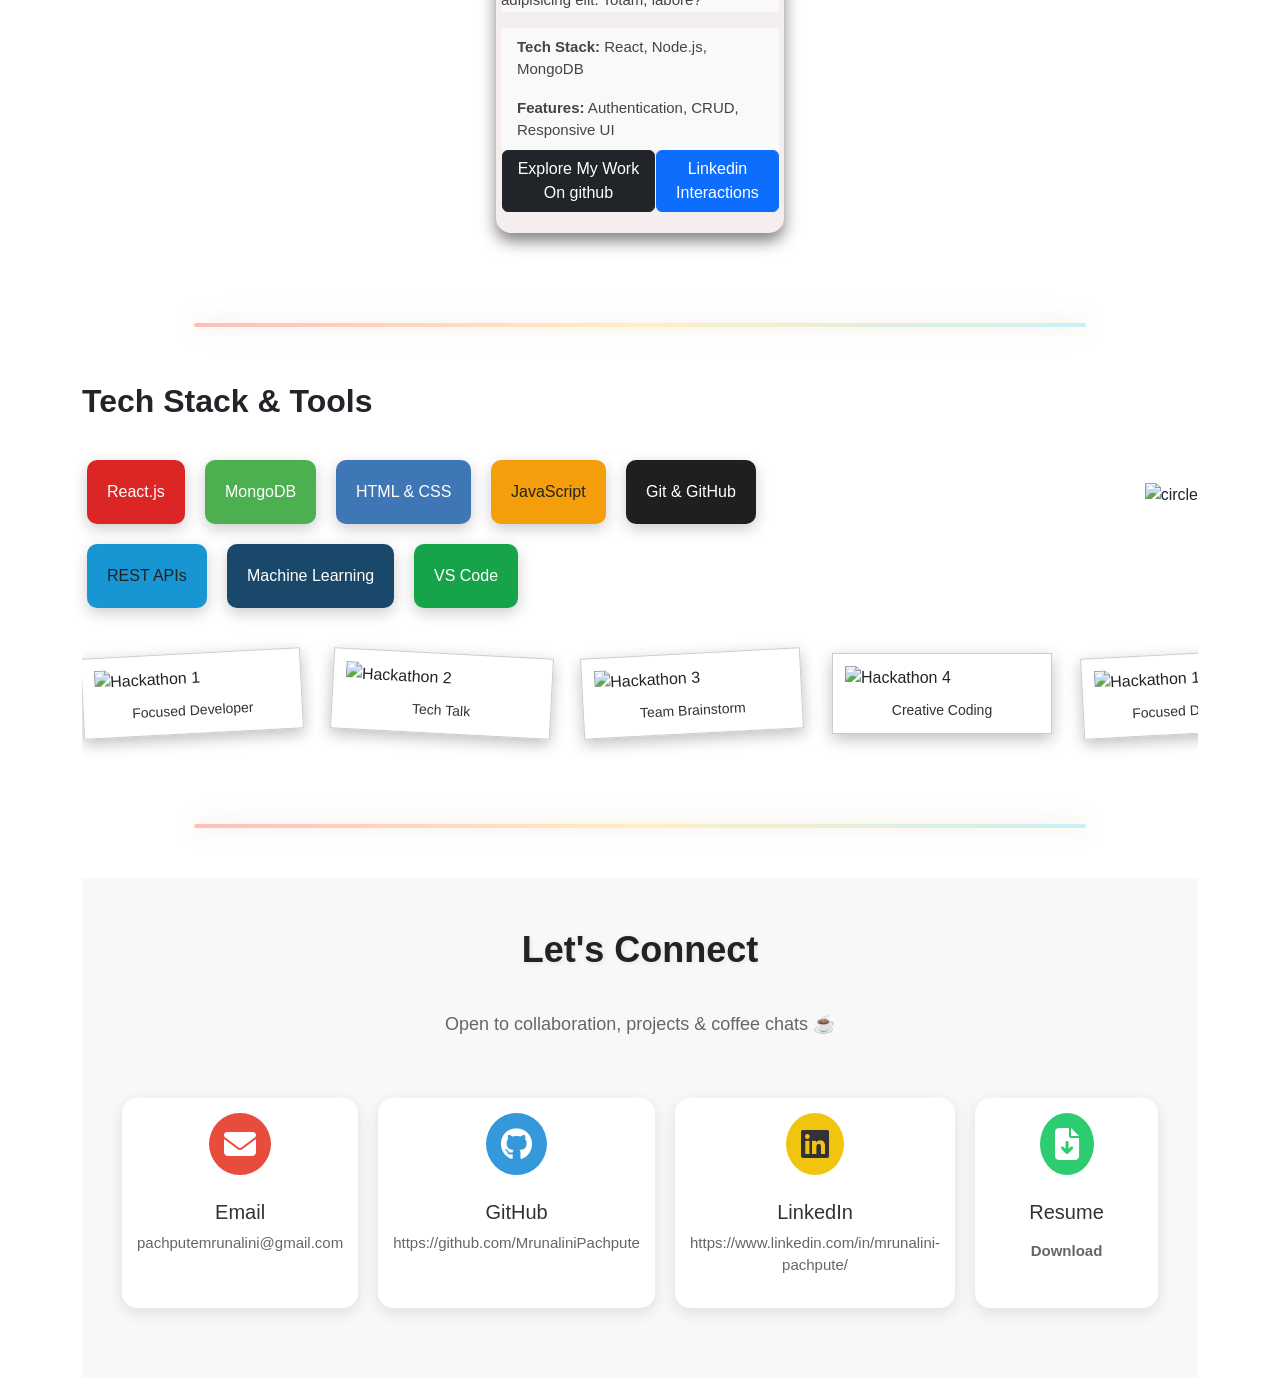
==== commit 8489b751: "Added about section para" ====
--- a/index.html
+++ b/index.html
@@ -31,8 +31,13 @@
         <div class="Intro">
             <div class="headings">
                 <h1></h1>
-                <h3>A MERN stack developer passionate about building web apps,<br /> exploring AI, and turning ideas
-                    into real-world solutions.</h3>
+                <h3>
+                    <span class="M">M</span>
+                    <span class="E">E</span>
+                    <span class="R"> R</span>
+                    <span class="N">N</span>
+                    stack developer & AI enthusiast driving innovation <br>through full-stack solutions, MLSA
+                    leadership, and a passion <br>for building unique, impact-driven projects.</h3>
             </div>
             <div class="video">
                 <div class="video-wrapper">
@@ -50,15 +55,35 @@
             <div class="writeUp">
                 <h2 class="title">About Me</h2>
                 <p>
-                    I'm Mrunalini Pachpute, a MERN stack developer and ai&ds student passionate about creating web apps
-                    and turning ideas into digital solutions. I love combining clean design with efficient code and have
-                    built multiple responsive projects.
+                    Hi, I'm <u>Mrunalini</u>, currently in the third year of my B.E. in Artificial Intelligence and Data
+                    Science. I'm a <u>MERN stack developer</u> with hands-on experience in creating and deploying
+                    several
+                    <u>end-to-end full stack web applications.</u><br>
+
+                    Lately, I’ve been diving deep into the world of <u>Artificial Intelligence</u>, where I’ve built
+                    <u>two complete machine learning projects</u> from scratch. I’m passionate about <u>teamwork and
+                        collaboration</u>, which I’ve actively demonstrated during my journey as a <u>Microsoft Learn
+                        Student Ambassador (Beta)</u>— leading sessions, conducting hands-on mini projects for
+                    participants, and heading multiple group
+                    initiatives on trending tools and technologies. <br>
+
+                    In addition to this, I’ve participated in various <u>hackathons</u> and have been fortunate to
+                    receive
+                    multiple <u>awards and recognitions</u>, some of which are highlighted below.
+                    I always strive to bring something that’s truly <u><i>my signature blend of creativity and impact</i></u> to every project I work on.<br>
+
+                    My experience so far includes a wide range of technical and leadership roles. I am currently seeking
+                    opportunities <u>to gain real-world industry experience</u>, deepen my expertise, take on greater
+                    responsibilities, and grow into <u>leadership roles</u> in the tech space. <br>
+
+                    Feel free to explore my portfolio to learn more about what I’ve built — and if you'd like to
+                    collaborate, work together, or just have a tech chat, <u>get in touch!</u> I’d love to hear what
+                    you’d like
+                    to know more about me.
+
+
                 </p>
-                <p>
-                    I’m a Microsoft Student Ambassador Beta. My
-                    current interests lie in merging AI with frontend development, and I’m open to internships,
-                    collaborations, and community events.
-                </p>
+
             </div>
 
             <section class="stats-section">
@@ -113,11 +138,11 @@
                 </ul>
 
                 <div class="card-button">
-                    
+
                     <a href="#" class="btn btn-dark b1">Explore My Work On github</a>
-                     <a href="#" class="btn btn-primary b2">Linkedin Interactions</a>
-                </div>
-            
+                    <a href="#" class="btn btn-primary b2">Linkedin Interactions</a>
+                </div>
+
 
             </div>
 
--- a/index.css
+++ b/index.css
@@ -716,4 +716,22 @@
   z-index: 10;
 }
 
-
+.writeUp U {
+  font-weight: 500;
+  text-shadow: 0.5px 0.5px 1px rgba(0, 0, 0, 0.3);
+  background: linear-gradient(45deg, #fff5ef, #fff2ed);
+  text-decoration: none;
+}
+
+.M{
+  color: #47A248;;
+}
+.E{
+  color: black;
+}
+.R{
+  color: #61DAFB;
+}
+.N{
+  color: #339933;
+}
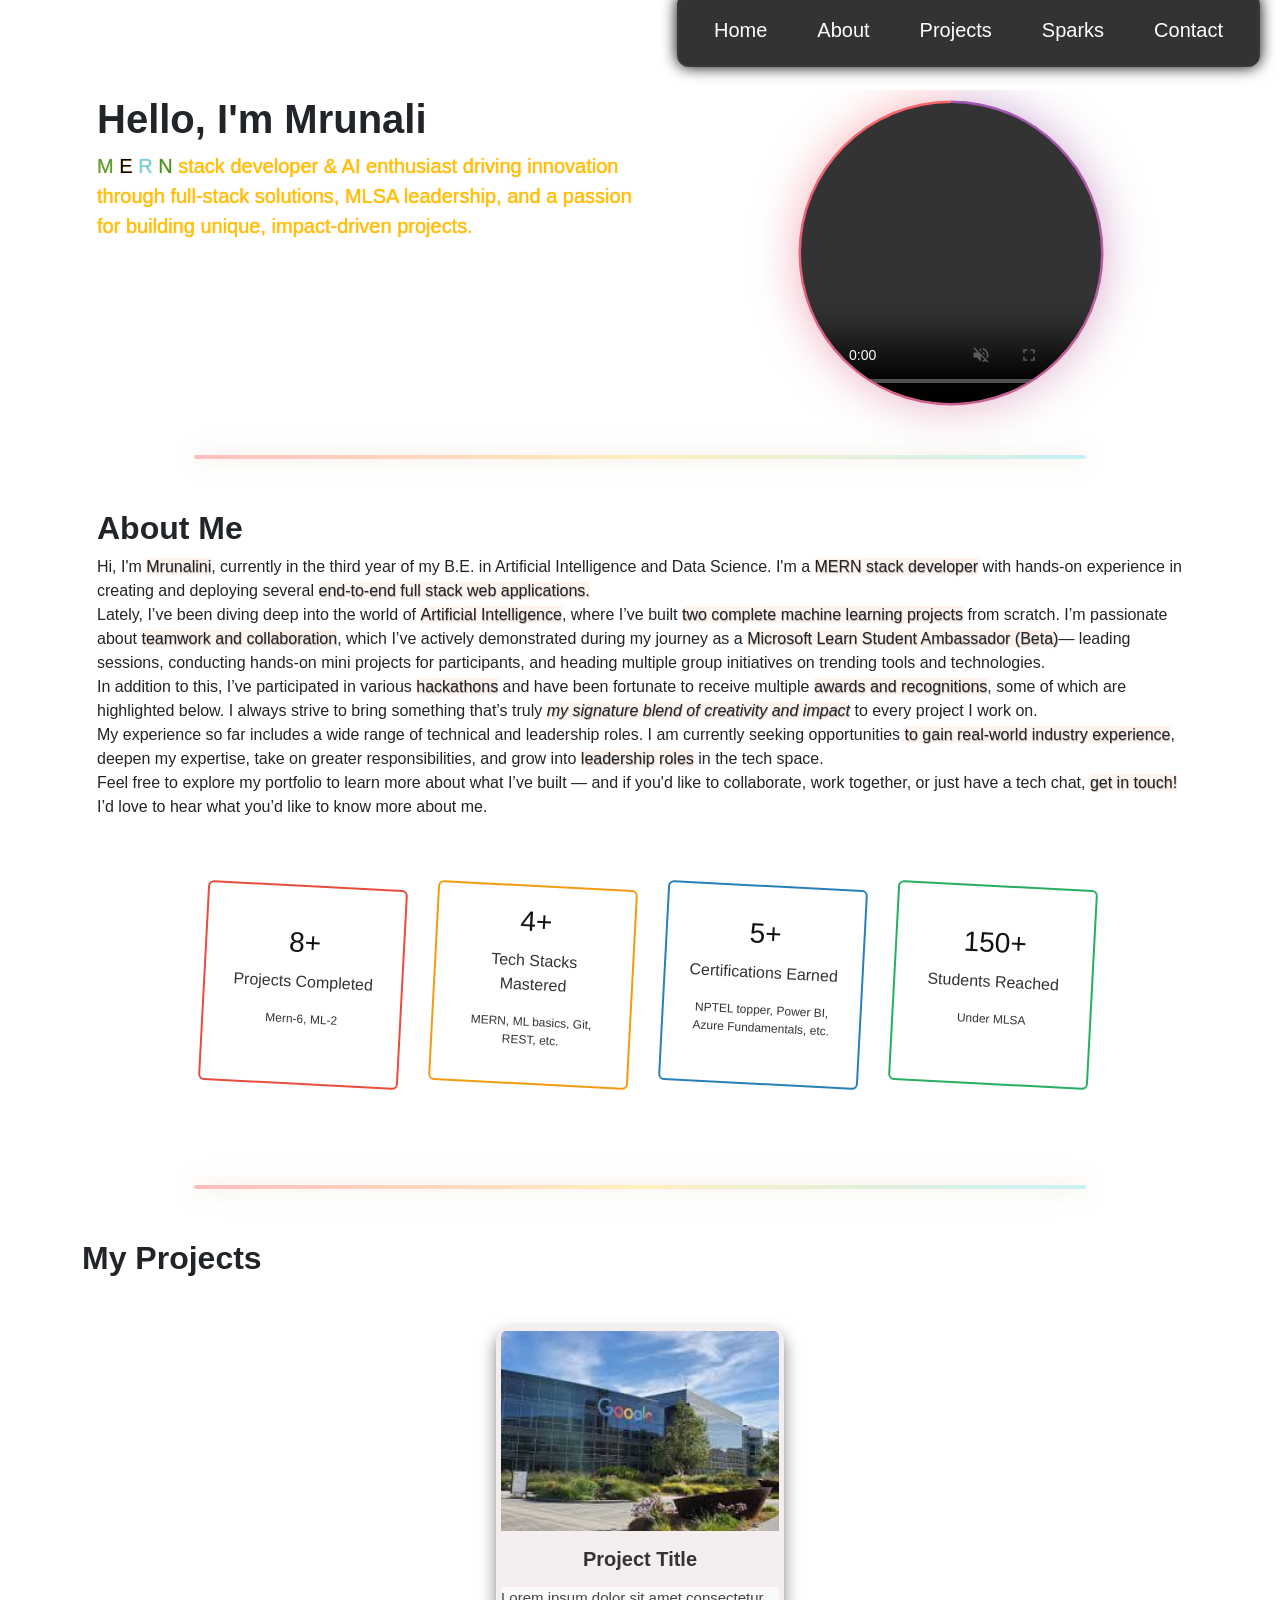
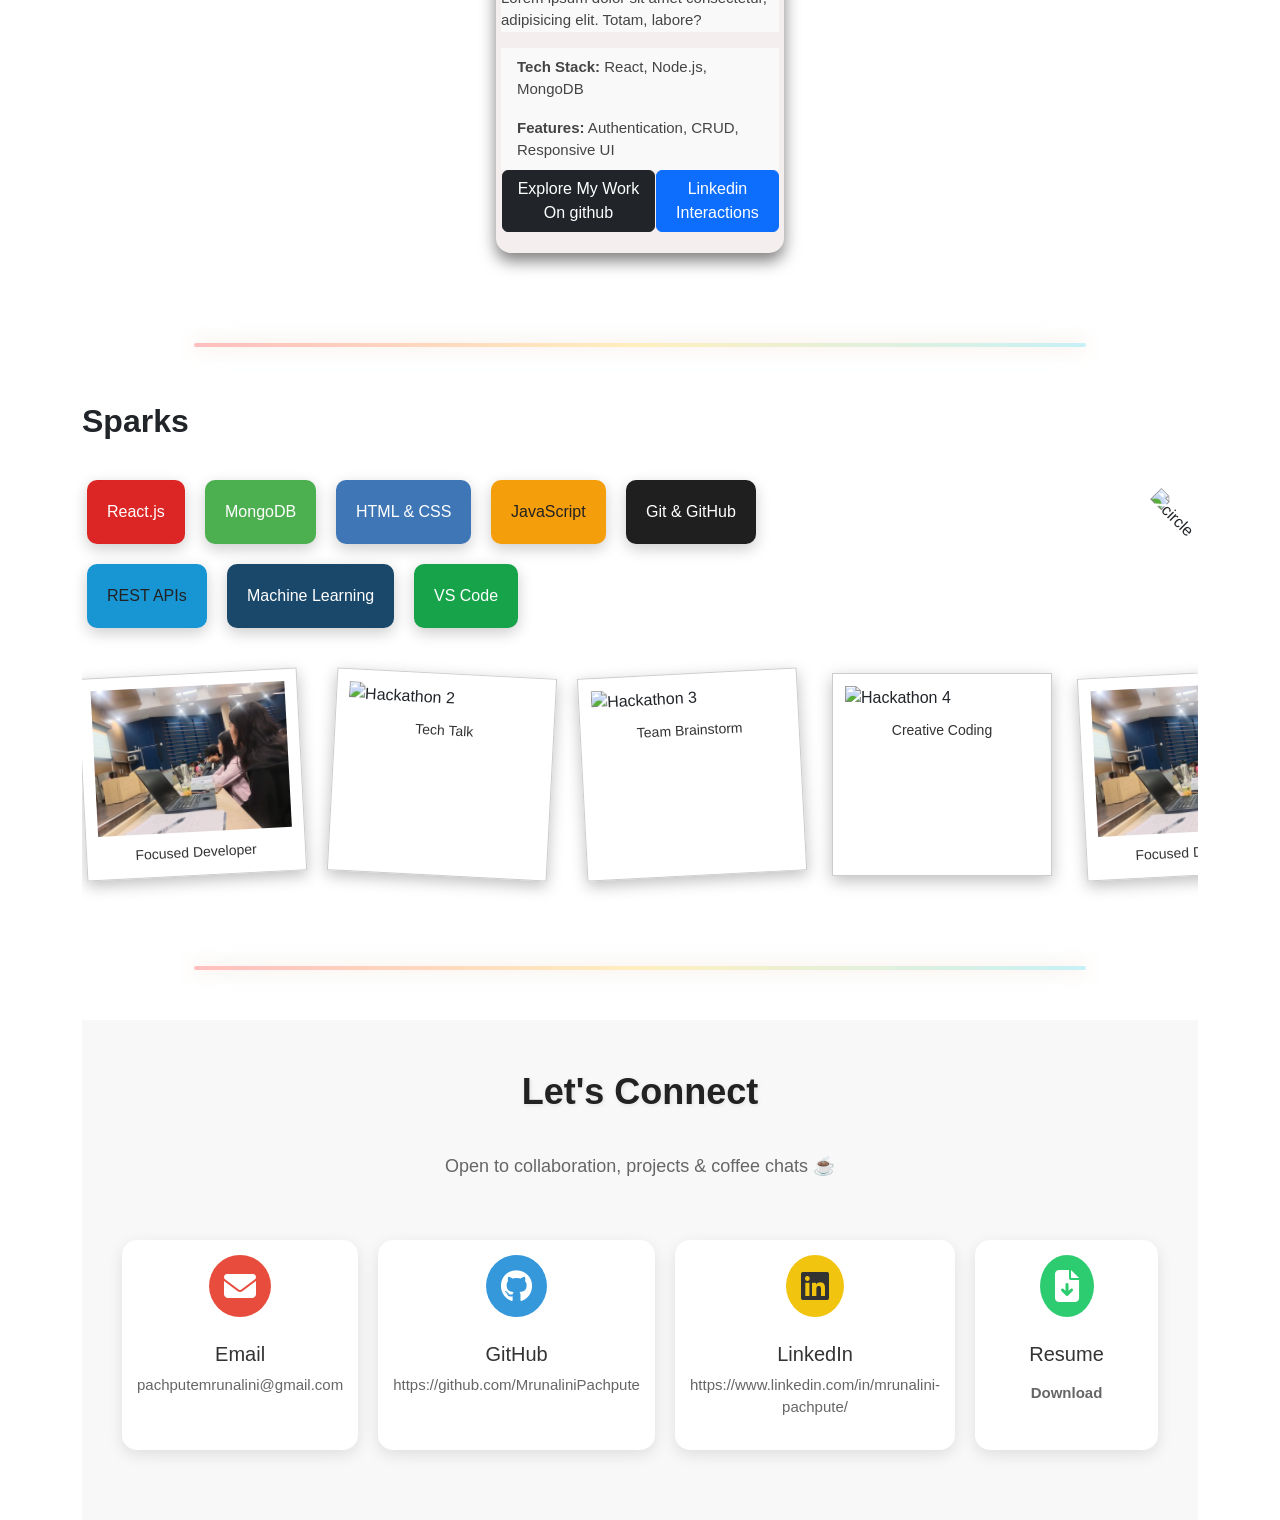
==== commit 30e8b3c3: "scrollToTop button added" ====
--- a/index.html
+++ b/index.html
@@ -8,6 +8,8 @@
     <link rel="stylesheet" href="https://cdn.jsdelivr.net/npm/bootstrap@5.3.7/dist/css/bootstrap.min.css">
     <link rel="stylesheet" href="index.css">
     <link rel="stylesheet" href="https://cdnjs.cloudflare.com/ajax/libs/font-awesome/6.4.0/css/all.min.css" />
+    <link rel="stylesheet"
+        href="https://fonts.googleapis.com/css2?family=Material+Symbols+Outlined:opsz,wght,FILL,GRAD@20..48,100..700,0..1,-50..200&icon_names=keyboard_control_key" />
 
 </head>
 
@@ -16,11 +18,11 @@
     <!-- header -->
     <div class="banner">
         <nav class="nav-links">
-            <a href="#">Home</a>
-            <a href="#">About</a>
-            <a href="#">Projects</a>
-            <a href="#">Achievements</a>
-            <a href="#">Contact</a>
+            <a href="#" onclick="homeClicked(event)">Home</a>
+            <a href="#" onclick="aboutClicked(event)">About</a>
+            <a href="#" onclick="projClicked(event)">Projects</a>
+            <a href="#" onclick="sparksClicked(event)">Sparks</a>
+            <a href="#" onclick="contactClicked(event)">Contact</a>
             <span></span>
         </nav>
         <div class="hamburger">&#9776;</div>
@@ -37,7 +39,8 @@
                     <span class="R"> R</span>
                     <span class="N">N</span>
                     stack developer & AI enthusiast driving innovation <br>through full-stack solutions, MLSA
-                    leadership, and a passion <br>for building unique, impact-driven projects.</h3>
+                    leadership, and a passion <br>for building unique, impact-driven projects.
+                </h3>
             </div>
             <div class="video">
                 <div class="video-wrapper">
@@ -70,7 +73,8 @@
                     In addition to this, I’ve participated in various <u>hackathons</u> and have been fortunate to
                     receive
                     multiple <u>awards and recognitions</u>, some of which are highlighted below.
-                    I always strive to bring something that’s truly <u><i>my signature blend of creativity and impact</i></u> to every project I work on.<br>
+                    I always strive to bring something that’s truly <u><i>my signature blend of creativity and
+                            impact</i></u> to every project I work on.<br>
 
                     My experience so far includes a wide range of technical and leadership roles. I am currently seeking
                     opportunities <u>to gain real-world industry experience</u>, deepen my expertise, take on greater
@@ -152,7 +156,7 @@
 
         <div class="grid-container">
             <div class="left-content">
-                <div class="title">Tech Stack & Tools</div>
+                <div class="title">Sparks</div>
                 <div class="skills">
                     <div class="skill red">React.js</div>
                     <div class="skill green">MongoDB</div>
@@ -176,7 +180,7 @@
             <div class="scroll-track">
                 <!-- Card Set 1 -->
                 <div class="polaroid tilt-left">
-                    <img src="./assets/i.jfif" alt="Hackathon 1">
+                    <img src="./assets/i2.jfif" alt="Hackathon 1">
                     <div class="caption">Focused Developer</div>
                 </div>
                 <div class="polaroid tilt-right">
@@ -195,7 +199,7 @@
 
                 <!-- Duplicate Set for Infinite Loop -->
                 <div class="polaroid tilt-left">
-                    <img src="./assets/i.jfif" alt="Hackathon 1">
+                    <img src="./assets/i2.jfif" alt="Hackathon 1">
                     <div class="caption">Focused Developer</div>
                 </div>
                 <div class="polaroid tilt-right">
@@ -246,6 +250,11 @@
             </div>
         </section>
 
+        <!-- Scroll to Top Button -->
+        <span class="material-symbols-outlined" style="display: none;" onclick="scrollToTop()" id="scrollTopBtn" title="Go to top">
+            keyboard_control_key
+        </span>
+
 
 
 
--- a/index.css
+++ b/index.css
@@ -1,5 +1,4 @@
 * {
-  margin: 0;
   padding: 0;
   box-sizing: border-box;
   font-family: 'Inter', 'Public Sans', sans-serif;
@@ -7,6 +6,7 @@
 }
 body {
   overflow-x: hidden;
+  padding-top: 60px;
 }
 
 /* HEADER CSS */
@@ -19,7 +19,15 @@
   justify-content: flex-end;
   padding-right: 20px;
   margin-bottom: 15px;
-
+  position: fixed;
+  z-index: 5;
+  top: 0;
+}
+
+.container{
+   margin-top: 30px;
+   overflow: hidden; /* hides any overflowing content */
+  position: relative; /* in case absolutely positioned elements are inside */
 }
 
 
@@ -71,6 +79,8 @@
   box-shadow: 0 0 15px rgba(51, 255, 252, 0.5);
   transition: all 0.4s ease;
 }
+
+
 
 .hamburger {
   display: none;
@@ -271,9 +281,15 @@
   justify-self: end;
 }
 .right-circle img {
-  height: 450px;
+  height: 300px;
   width: auto;
-}
+  left: 50px;
+  margin-left: 80px;
+  transform: rotate(45deg); /* or any degree */
+  transform-origin: center center;
+}
+
+
 
 
 .red {
@@ -734,4 +750,14 @@
 }
 .N{
   color: #339933;
+}
+
+.material-symbols-outlined{
+  position: fixed;
+  bottom: 30px;
+  right: 30px;
+  padding: 5px;
+  border-radius: 50%;
+  cursor: pointer;
+  background-color: rgb(248, 176, 176);
 }
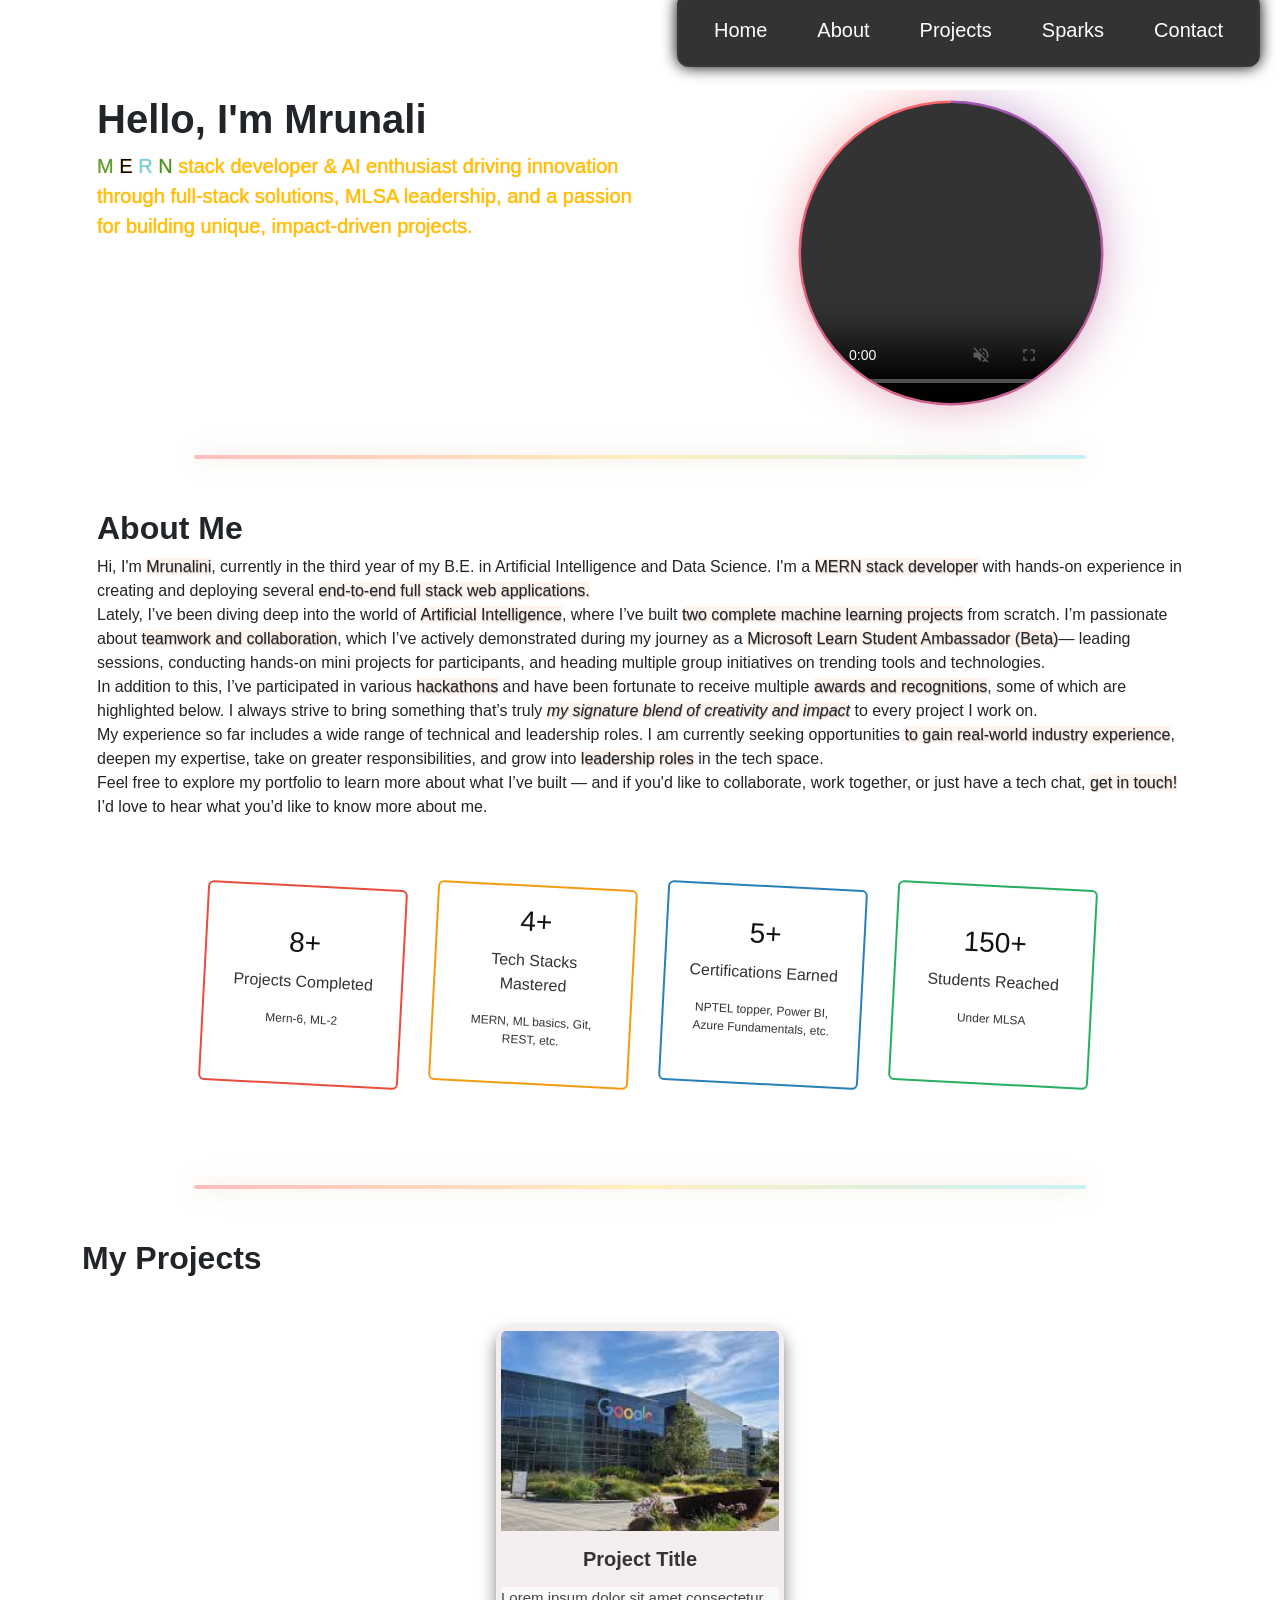
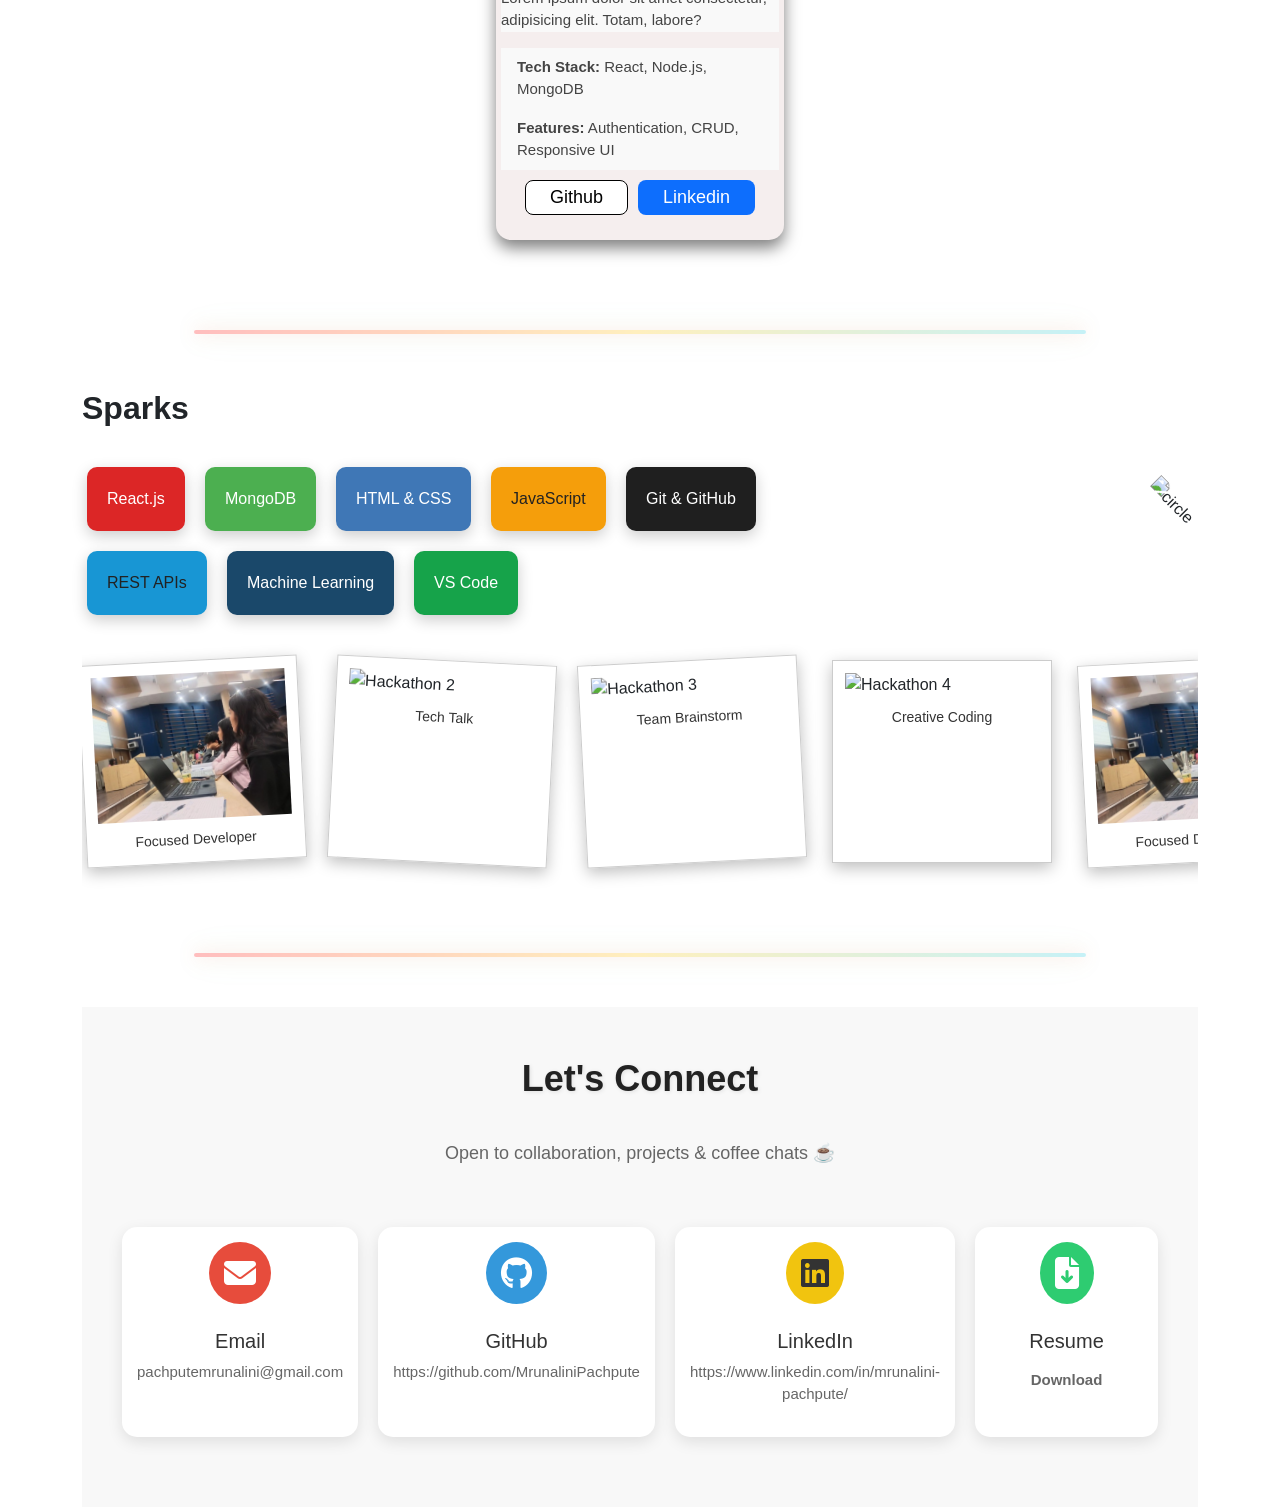
==== commit ee439bd1: "Button transition applied" ====
--- a/index.html
+++ b/index.html
@@ -143,8 +143,8 @@
 
                 <div class="card-button">
 
-                    <a href="#" class="btn btn-dark b1">Explore My Work On github</a>
-                    <a href="#" class="btn btn-primary b2">Linkedin Interactions</a>
+                    <a href="#" class="b2 gitButton"> Github </a>
+                    <a href="#" class="b2 linkedinBtn">Linkedin</a>
                 </div>
 
 
--- a/index.css
+++ b/index.css
@@ -1,7 +1,7 @@
 * {
   padding: 0;
   box-sizing: border-box;
-  font-family: 'Inter', 'Public Sans', sans-serif;
+  font-family: "Inter", "Public Sans", sans-serif;
   scroll-behavior: smooth;
 }
 body {
@@ -24,12 +24,11 @@
   top: 0;
 }
 
-.container{
-   margin-top: 30px;
-   overflow: hidden; /* hides any overflowing content */
+.container {
+  margin-top: 30px;
+  overflow: hidden; /* hides any overflowing content */
   position: relative; /* in case absolutely positioned elements are inside */
 }
-
 
 nav {
   position: relative;
@@ -79,8 +78,6 @@
   box-shadow: 0 0 15px rgba(51, 255, 252, 0.5);
   transition: all 0.4s ease;
 }
-
-
 
 .hamburger {
   display: none;
@@ -126,11 +123,11 @@
     transform: rotate(90deg) scale(1.1);
   }
 
-  nav span{
+  nav span {
     display: none;
   }
 
-  nav a:hover{
+  nav a:hover {
     color: #ddd2d2;
   }
 }
@@ -226,7 +223,6 @@
   animation: glow-move 3s linear infinite;
 }
 
-
 /* MAIN CONTENT CSS */
 
 .grid-container {
@@ -289,9 +285,6 @@
   transform-origin: center center;
 }
 
-
-
-
 .red {
   background-color: #dc2626;
 }
@@ -321,7 +314,6 @@
 .teal {
   background-color: #16a34a;
 }
-
 
 @media (max-width: 700px) {
   .grid-container {
@@ -469,14 +461,13 @@
 }
 
 @media (max-width: 800px) {
-  .stats-grid{
+  .stats-grid {
     display: flex;
     flex-wrap: wrap;
   }
 }
 
 /* PROJECT SECTION CSS */
-
 
 .card {
   border: none;
@@ -494,7 +485,6 @@
   box-shadow: 0 12px 24px rgba(0, 0, 0, 0.25);
 }
 
-
 .card-img-top {
   height: 200px;
   object-fit: cover;
@@ -508,7 +498,6 @@
   margin-bottom: 0;
 }
 
-
 .list-group-item {
   font-size: 15px;
   background-color: #f9f9f9;
@@ -516,8 +505,7 @@
   color: #444;
 }
 
-
-.card-body{
+.card-body {
   display: flex;
   justify-content: center;
 }
@@ -527,17 +515,25 @@
   justify-content: center;
   align-items: center;
   padding-bottom: 15px;
-  
-}
-
-.card-button .b1{
-  margin: 0.5px;
-}
-
-.card-button .b2{
-  margin: 0.5px;
-}
-
+}
+
+.b2 {
+  height: 35px;
+  margin: 10px 5px 5px 5px;
+  text-decoration: none; /* 🔥 removes underline */
+  color: inherit; /* use current text color */
+  padding: 10px 20px;
+  border-radius: 8px;
+  font-size: 16px;
+  font-weight: 500;
+  border: none;
+  transition: all 0.3s ease;
+  cursor: pointer;
+  display: flex;
+  align-items: center;
+  justify-content: center;
+  text-align: center;
+}
 
 .card-button .btn-success {
   display: block;
@@ -561,7 +557,6 @@
   padding: 20px;
 }
 
-
 /* FOOTER CONTACT ME SECTION CSS */
 
 .coffee-line {
@@ -569,7 +564,6 @@
   font-size: 18px;
   margin-bottom: 40px;
 }
-
 
 .contact-section {
   max-width: 1200px;
@@ -596,8 +590,6 @@
   padding: 20px;
 }
 
-
-
 @media (max-width: 950px) {
   .contact-grid {
     display: flex;
@@ -606,7 +598,6 @@
     align-items: center;
   }
 }
-
 
 .contact-card {
   background: white;
@@ -669,7 +660,6 @@
   color: #2c3e50;
 }
 
-
 /* DISPLAY CARDS OF TECH TOOL SECTION */
 .scroll-wrapper {
   width: 100%;
@@ -697,7 +687,7 @@
   background: white;
   padding: 12px;
   width: 220px;
-  box-shadow: 0 5px 15px rgba(0,0,0,0.25);
+  box-shadow: 0 5px 15px rgba(0, 0, 0, 0.25);
   border: 1px solid #ccc;
   display: flex;
   flex-direction: column;
@@ -739,20 +729,20 @@
   text-decoration: none;
 }
 
-.M{
-  color: #47A248;;
-}
-.E{
+.M {
+  color: #47a248;
+}
+.E {
   color: black;
 }
-.R{
-  color: #61DAFB;
-}
-.N{
+.R {
+  color: #61dafb;
+}
+.N {
   color: #339933;
 }
 
-.material-symbols-outlined{
+.material-symbols-outlined {
   position: fixed;
   bottom: 30px;
   right: 30px;
@@ -760,4 +750,68 @@
   border-radius: 50%;
   cursor: pointer;
   background-color: rgb(248, 176, 176);
-}+}
+
+
+.no-transition {
+  transition: none !important;
+}
+
+.linkedinBtn {
+  padding: 12px 24px;
+  font-size: 18px;
+  border: 1px solid transparent;
+  border-radius: 8px;
+  cursor: pointer;
+  background-color: #0d6efd;
+  color: rgb(255, 255, 255);
+  background-image: radial-gradient(circle, #3d378a 0.2em, transparent 0.3em),
+    radial-gradient(circle, #3d378a 0.2em, transparent 0.3em);
+  background-position: 6em 6em, 0 0;
+  background-size: 0 0, 0 0;
+  background-repeat: repeat;
+
+  /* Transition always present */
+  transition: background-size 1.2s ease, background-color 0.6s ease 0.4s,
+    color 1.2s ease, border-color 1.2s ease;
+}
+
+.linkedinBtn:hover {
+  background-size: 30px 30px, 30px 30px;
+  background-color: #3d378a;
+  color: rgb(207, 203, 203);
+}
+
+
+
+
+
+
+.no-transition {
+  transition: none !important;
+}
+
+.gitButton {
+  padding: 12px 24px;
+  font-size: 18px;
+  border: 0.5px solid black;
+  border-radius: 8px;
+  cursor: pointer;
+  background-color: #ffffff;
+  color: rgb(0, 0, 0);
+  background-image: radial-gradient(circle, #000000 0.2em, transparent 0.3em),
+    radial-gradient(circle, #000000 0.2em, transparent 0.3em);
+  background-position: 6em 6em, 0 0;
+  background-size: 0 0, 0 0;
+  background-repeat: repeat;
+
+  /* Transition always present */
+  transition: background-size 1.2s ease, background-color 0.6s ease 0.4s,
+    color 1.2s ease, border-color 1.2s ease;
+}
+
+.gitButton:hover {
+  background-size: 30px 30px, 30px 30px;
+  background-color: #000000;
+  color: rgb(207, 203, 203);
+}
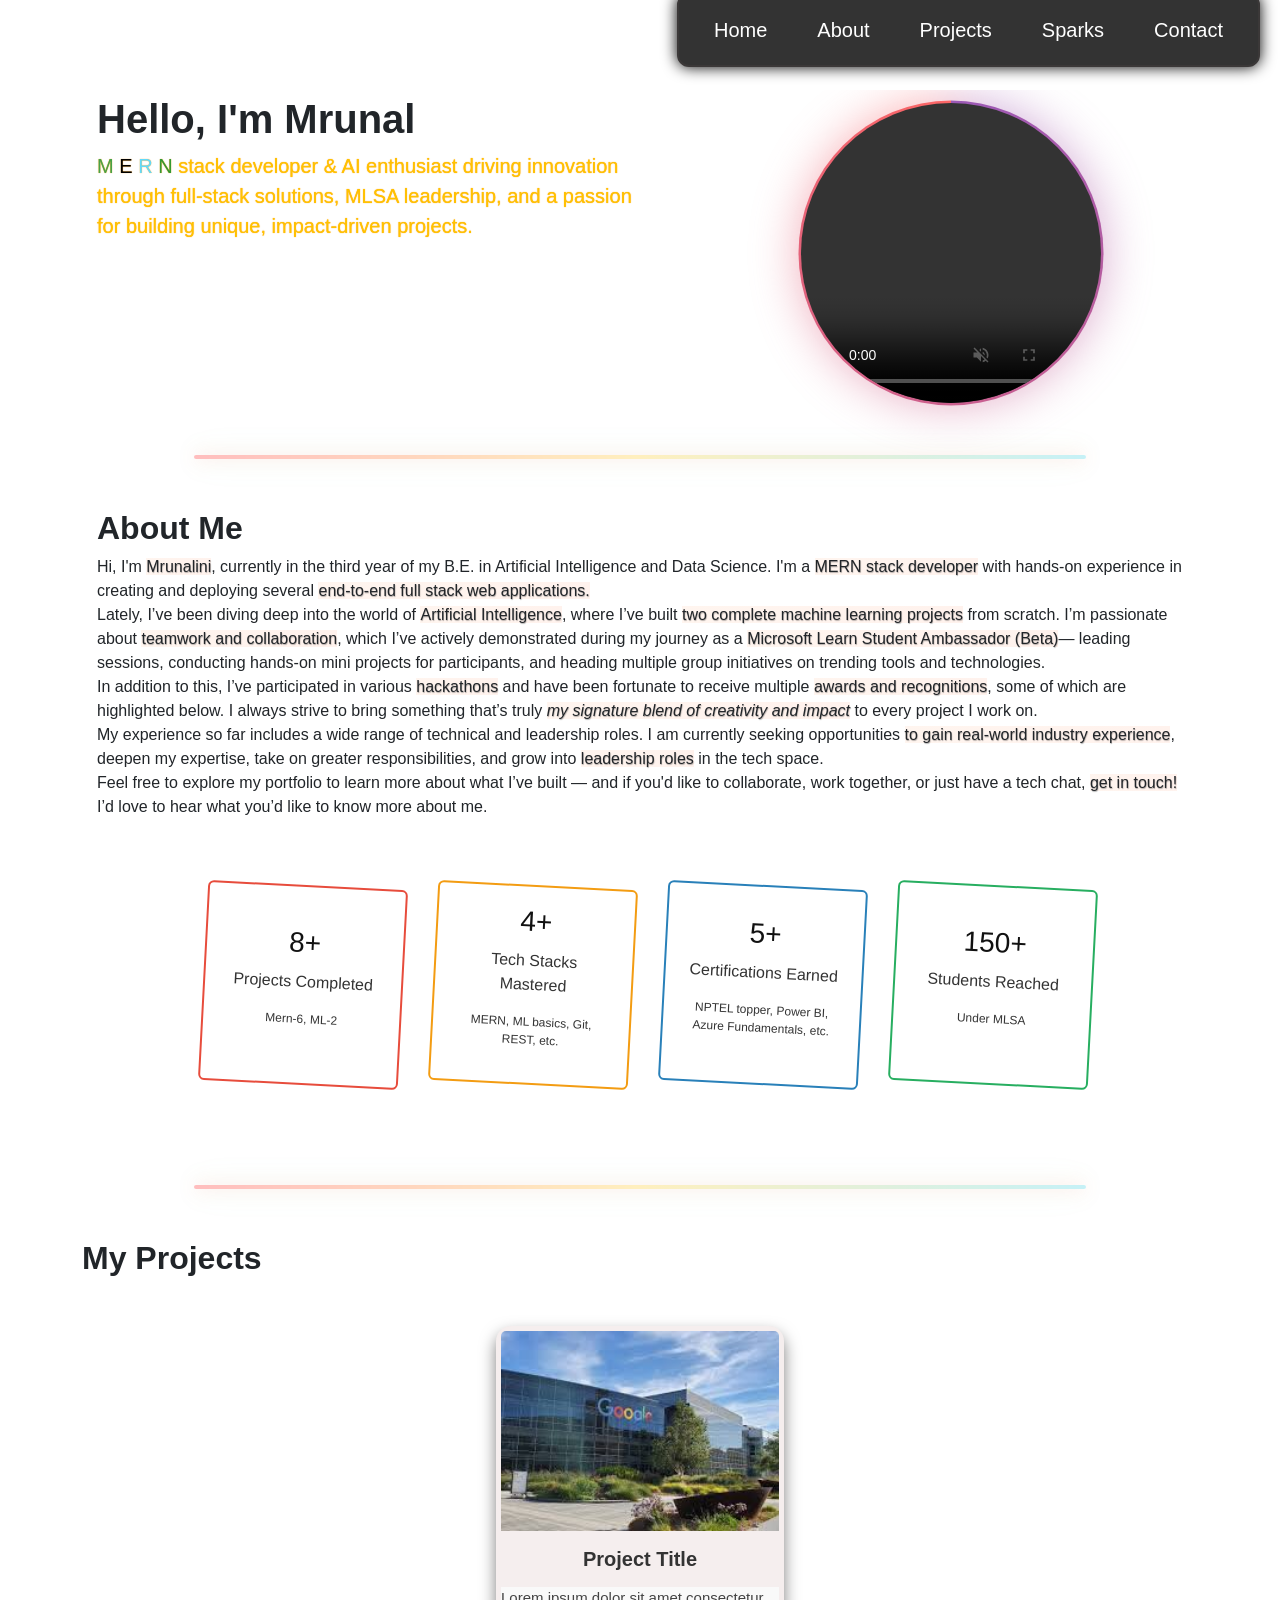
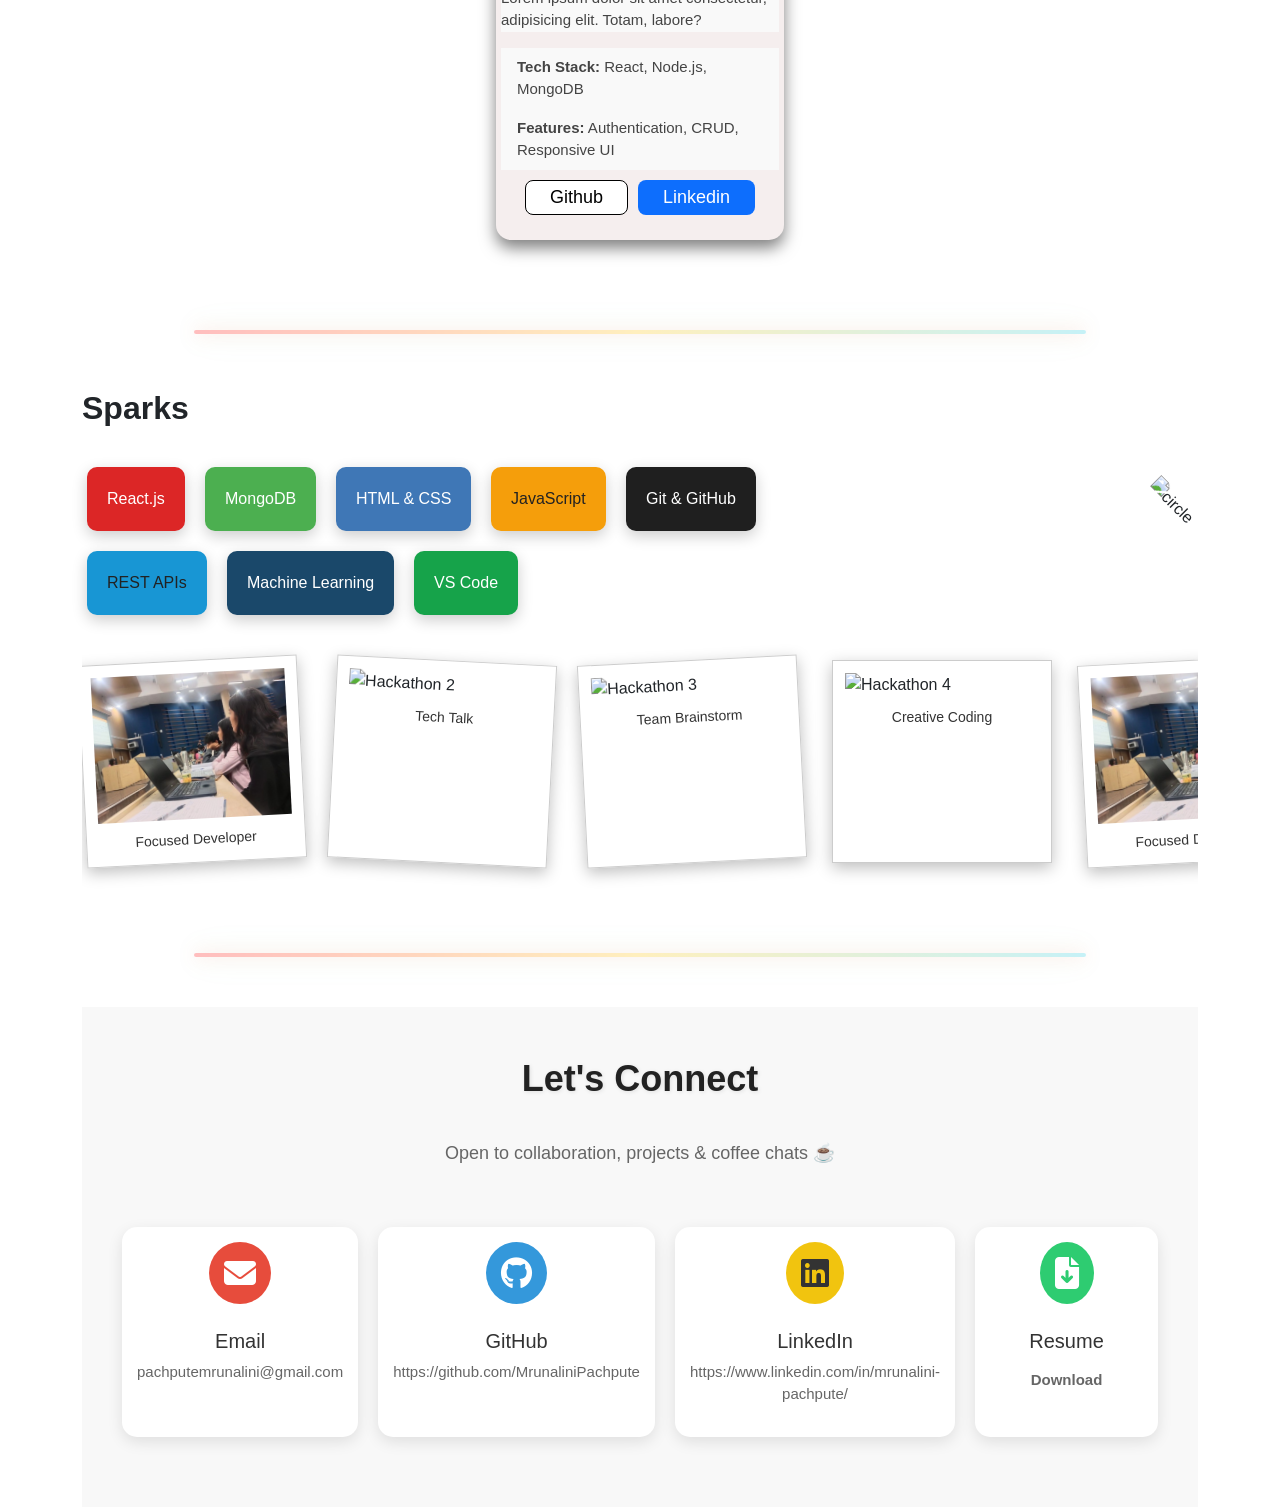
==== commit 41bd056d: "added an spark image" ====
--- a/index.html
+++ b/index.html
@@ -188,7 +188,7 @@
                     <div class="caption">Tech Talk</div>
                 </div>
                 <div class="polaroid tilt-left">
-                    <img src="./assets/i.jfif" alt="Hackathon 3">
+                    <img src="./assets/i3.png" alt="Hackathon 3">
                     <div class="caption">Team Brainstorm</div>
                 </div>
                 <div class="polaroid">
@@ -207,7 +207,7 @@
                     <div class="caption">Tech Talk</div>
                 </div>
                 <div class="polaroid tilt-left">
-                    <img src="./assets/i.jfif" alt="Hackathon 3">
+                    <img src="./assets/i3.png" alt="Hackathon 3">
                     <div class="caption">Team Brainstorm</div>
                 </div>
                 <div class="polaroid ">
